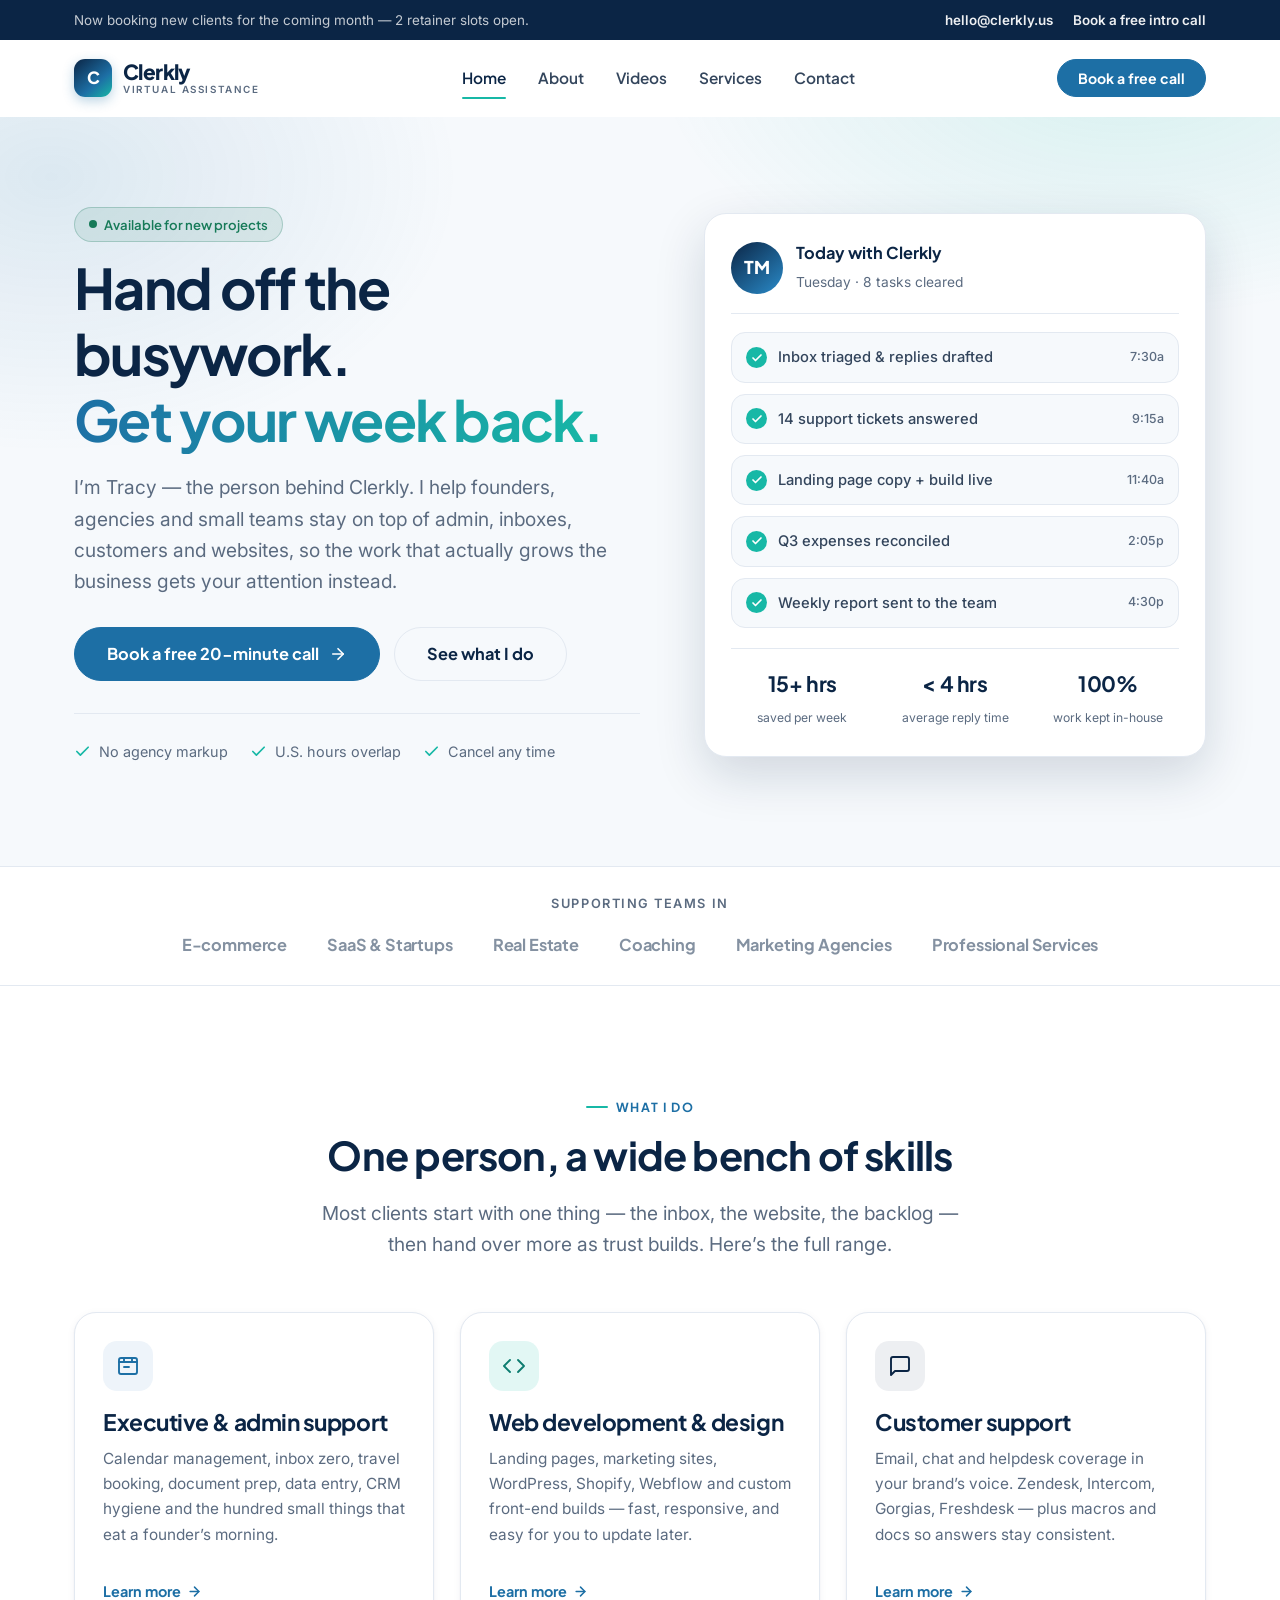
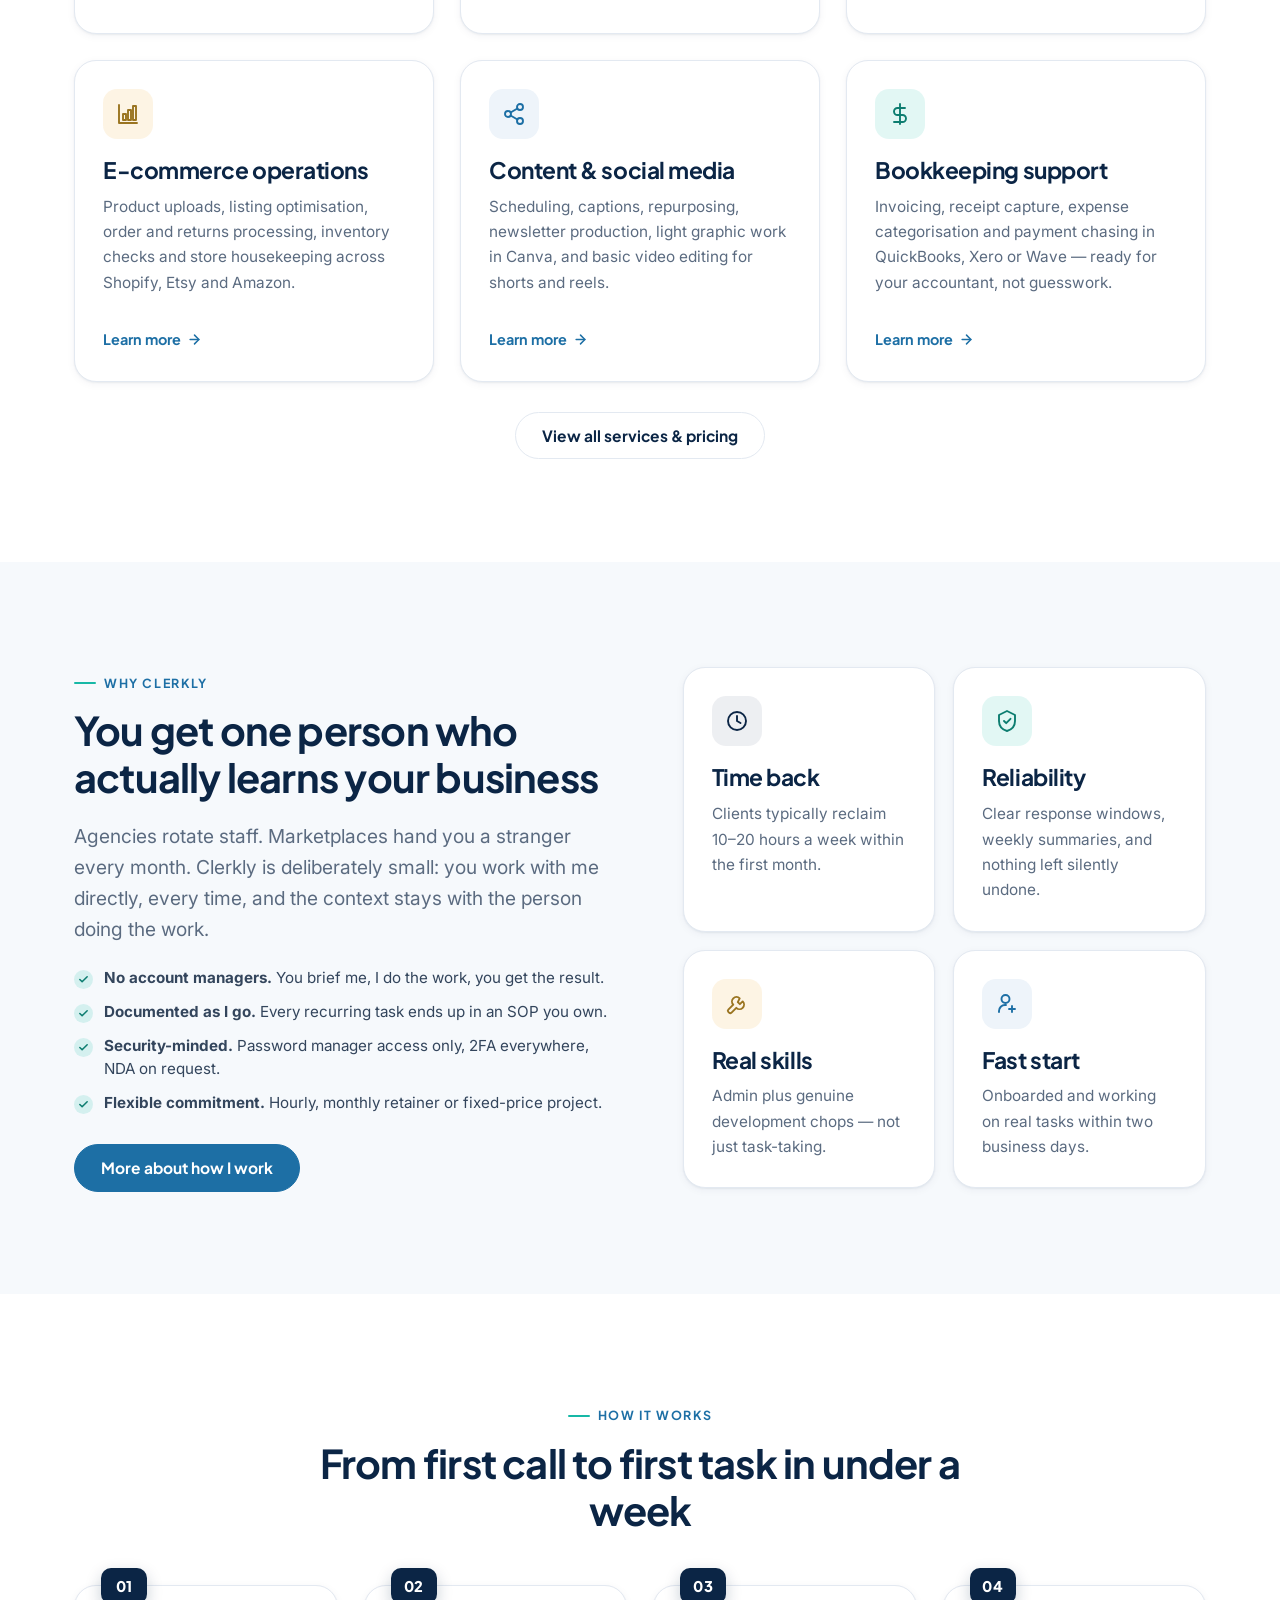
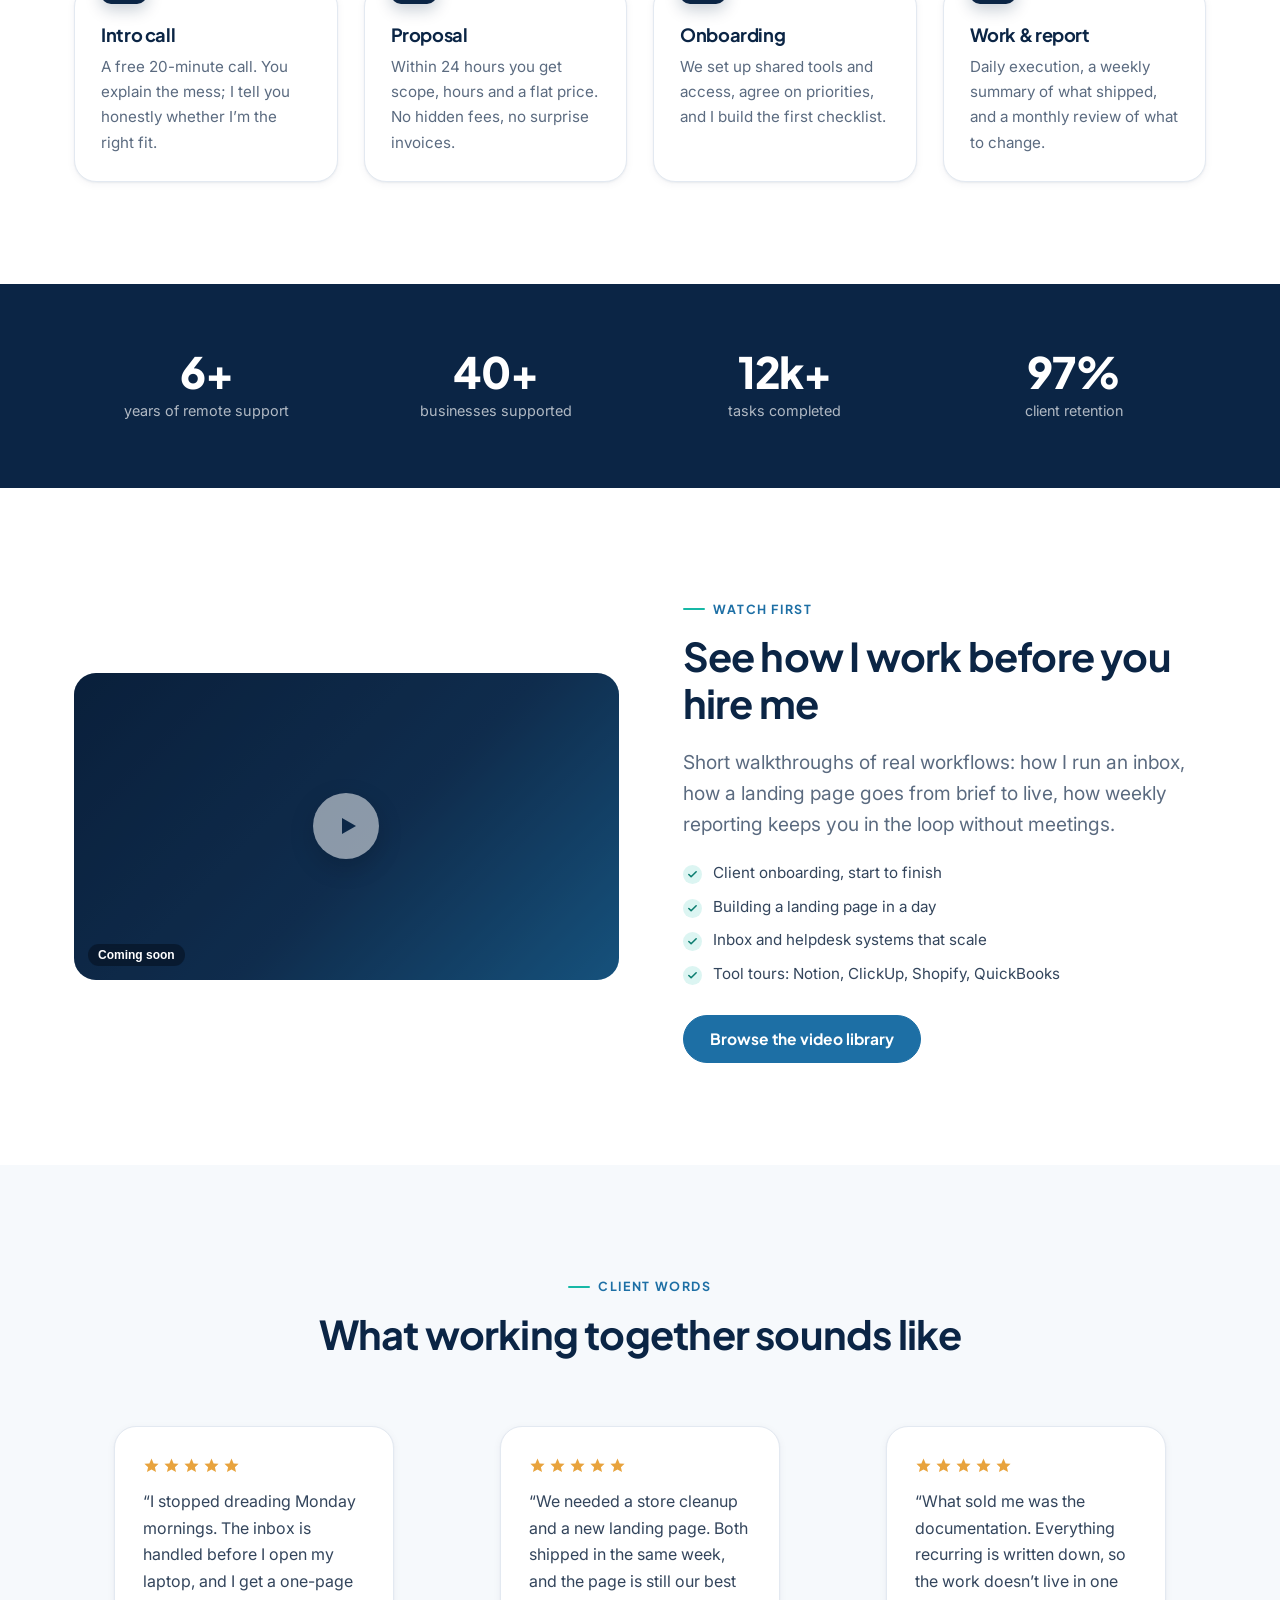
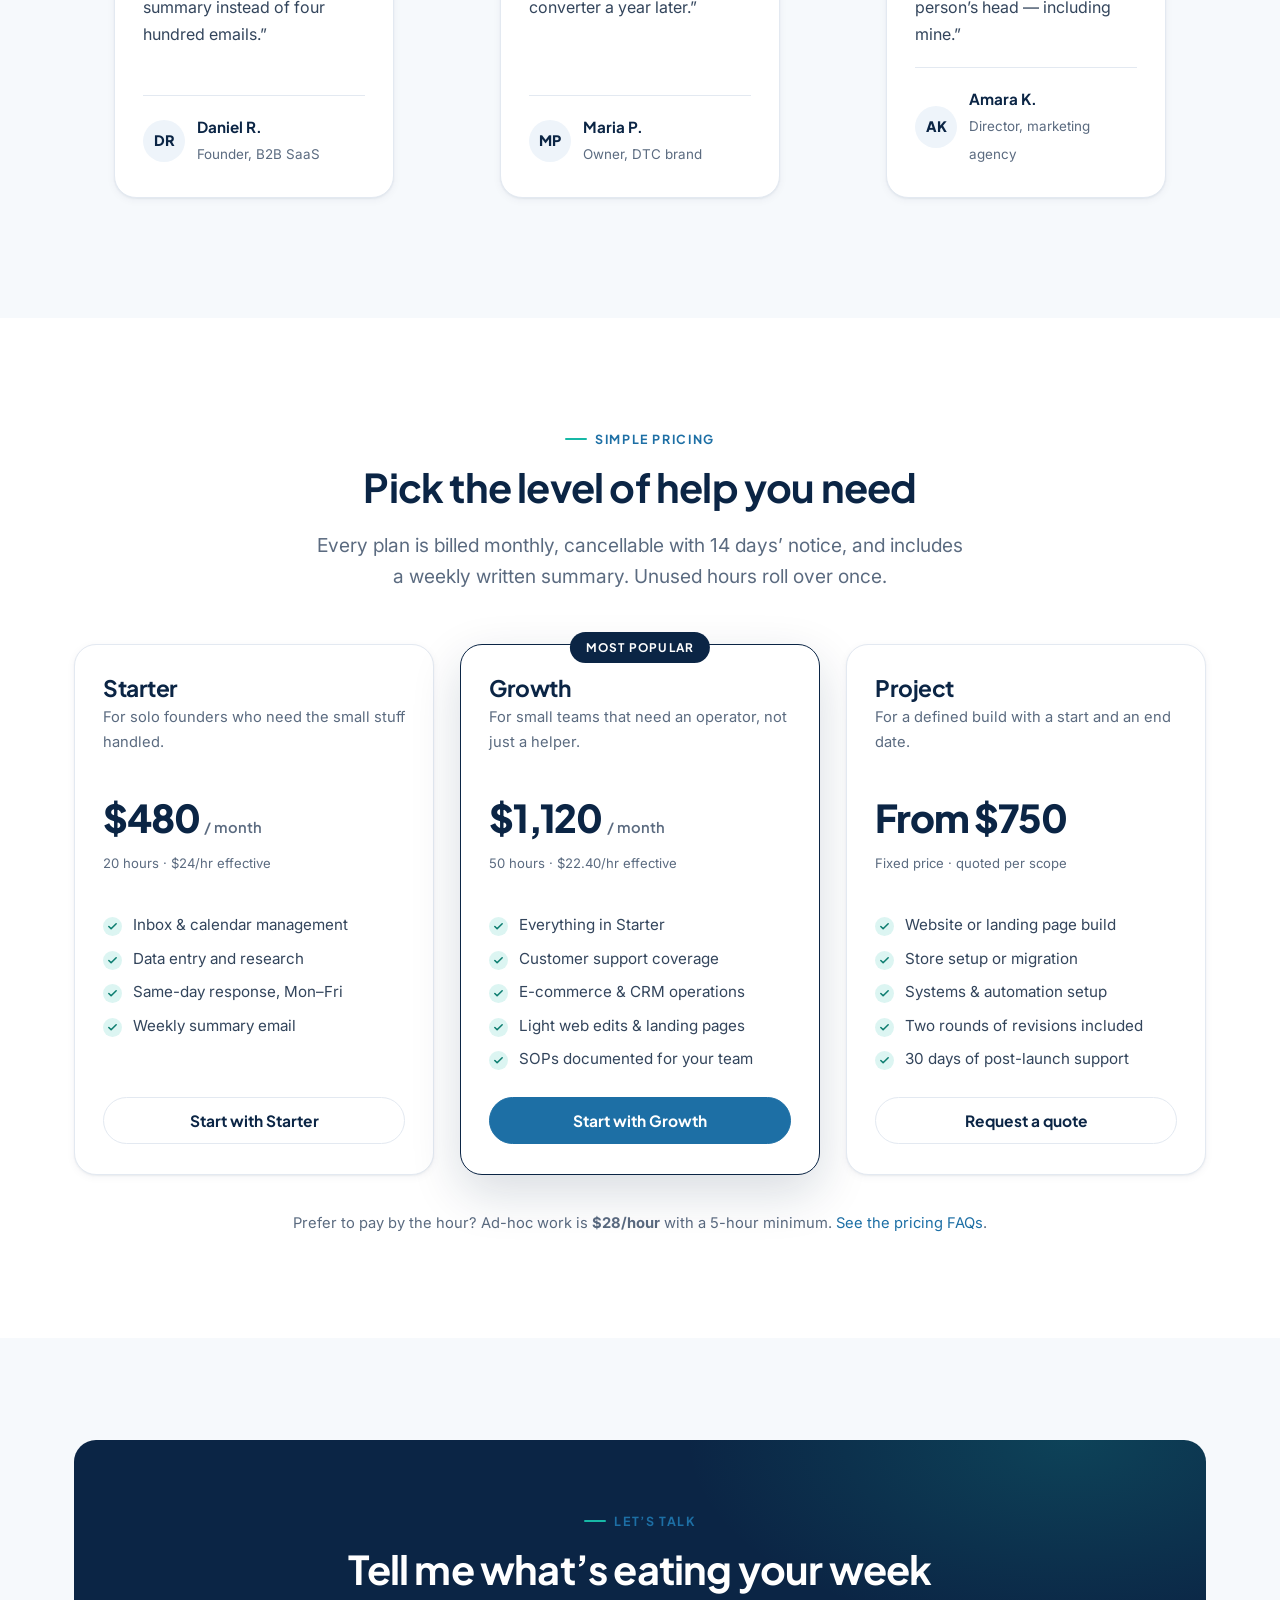
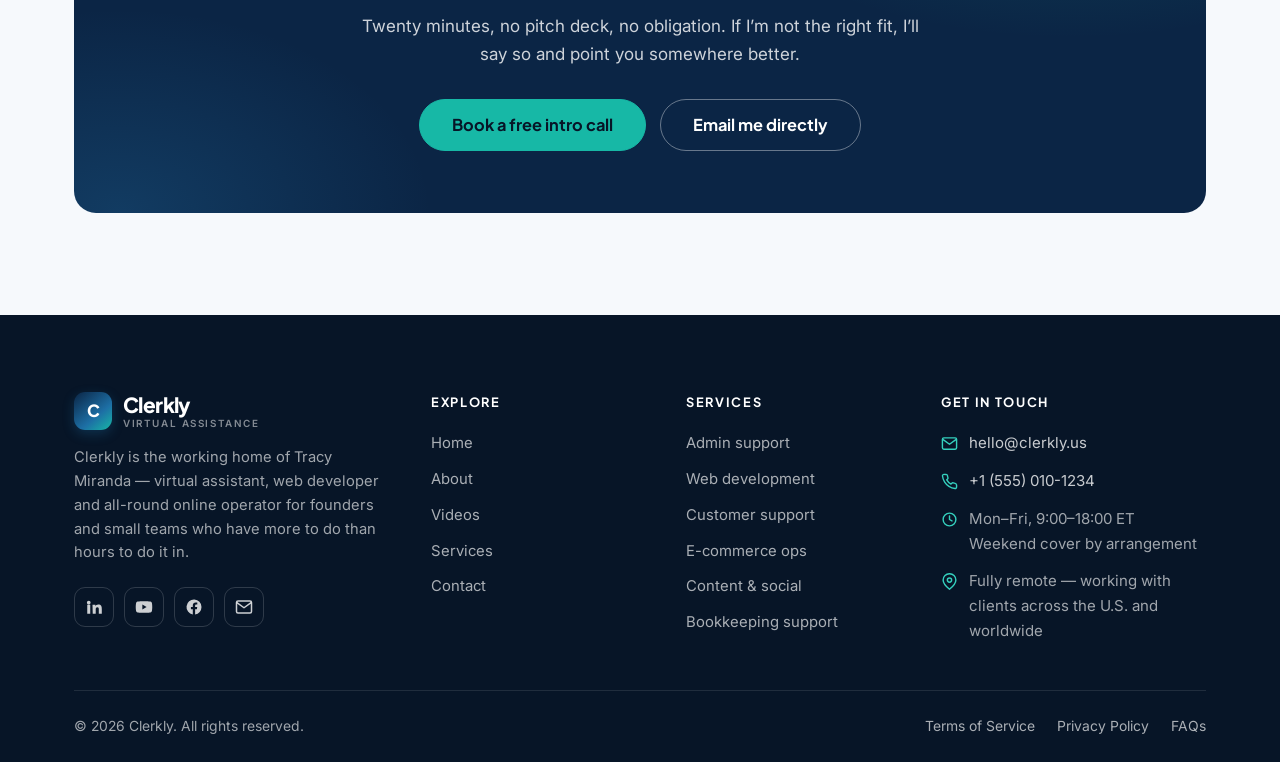
==== index.html @ 8a796c71 "bnew clerkly is born, made by claude" ====
<!DOCTYPE html>
<html lang="en">
<head>
<meta charset="utf-8">
<meta name="viewport" content="width=device-width, initial-scale=1">
<title>Clerkly | Virtual Assistant, Web Developer &amp; Online Business Support</title>
<meta name="description" content="Clerkly is a one-person powerhouse for busy founders: virtual assistance, web development, admin support, customer service and online project help. Hire hourly, part-time or per project.">
<meta name="theme-color" content="#0b2545">
<link rel="canonical" href="https://clerkly.us/">

<!-- Open Graph / social -->
<meta property="og:type" content="website">
<meta property="og:site_name" content="Clerkly">
<meta property="og:title" content="Clerkly | Virtual Assistant &amp; Web Developer for Growing Businesses">
<meta property="og:description" content="Delegate the admin, the inbox, the website and the busywork. Reliable, professional support for founders and small teams.">
<meta property="og:url" content="https://clerkly.us/">
<meta property="og:image" content="https://clerkly.us/assets/img/og-cover.png">
<meta name="twitter:card" content="summary_large_image">

<link rel="icon" href="assets/img/favicon.svg" type="image/svg+xml">
<link rel="apple-touch-icon" href="assets/img/favicon.svg">

<link rel="preconnect" href="https://fonts.googleapis.com">
<link rel="preconnect" href="https://fonts.gstatic.com" crossorigin>
<link href="https://fonts.googleapis.com/css2?family=Inter:wght@400;500;600&family=Plus+Jakarta+Sans:wght@600;700;800&display=swap" rel="stylesheet">
<link rel="stylesheet" href="assets/css/styles.css">
<script src="assets/js/main.js" defer></script>

<script type="application/ld+json">
{
  "@context": "https://schema.org",
  "@type": "ProfessionalService",
  "name": "Clerkly",
  "url": "https://clerkly.us/",
  "description": "Virtual assistance, web development and online business support for founders, agencies and small teams.",
  "email": "hello@clerkly.us",
  "areaServed": "Worldwide",
  "priceRange": "$$",
  "sameAs": [
    "https://www.linkedin.com/",
    "https://www.youtube.com/"
  ]
}
</script>
</head>
<body>
<a class="skip-link" href="#main">Skip to main content</a>

<!-- ============================================================ TOP BAR -->
<div class="topbar">
  <div class="container topbar__inner">
    <span>Now booking new clients for the coming month &mdash; 2 retainer slots open.</span>
    <div class="topbar__links">
      <a href="mailto:hello@clerkly.us">hello@clerkly.us</a>
      <a href="contact.html">Book a free intro call</a>
    </div>
  </div>
</div>

<!-- ============================================================= HEADER -->
<header class="site-header">
  <div class="container">
    <nav class="nav" aria-label="Primary">
      <a class="brand" href="index.html">
        <span class="brand__mark" aria-hidden="true">C</span>
        <span class="brand__text">Clerkly<small>Virtual Assistance</small></span>
      </a>

      <ul class="nav__menu" id="primary-menu">
        <li><a class="nav__link" href="index.html">Home</a></li>
        <li><a class="nav__link" href="about.html">About</a></li>
        <li><a class="nav__link" href="videos.html">Videos</a></li>
        <li><a class="nav__link" href="services.html">Services</a></li>
        <li><a class="nav__link" href="contact.html">Contact</a></li>
        <li class="nav__cta"><a class="btn btn--primary" href="contact.html">Book a free call</a></li>
      </ul>

      <div class="nav__actions">
        <a class="btn btn--primary btn--sm" href="contact.html">Book a free call</a>
        <button class="nav__toggle" type="button" aria-expanded="false" aria-controls="primary-menu" aria-label="Open menu">
          <span></span>
        </button>
      </div>
    </nav>
  </div>
</header>

<main id="main">

  <!-- =========================================================== HERO -->
  <section class="hero">
    <div class="container hero__grid">
      <div>
        <span class="pill pill--live"><span class="dot" aria-hidden="true"></span> Available for new projects</span>
        <h1 class="mt-1">Hand off the busywork.<br><span class="accent">Get your week back.</span></h1>
        <p class="lead">
          I&rsquo;m Tracy &mdash; the person behind Clerkly. I help founders, agencies and small
          teams stay on top of admin, inboxes, customers and websites, so the work that
          actually grows the business gets your attention instead.
        </p>

        <div class="btn-row">
          <a class="btn btn--primary btn--lg" href="contact.html">
            Book a free 20-minute call
            <svg viewBox="0 0 24 24" fill="none" stroke="currentColor" stroke-width="2.2" stroke-linecap="round" stroke-linejoin="round" aria-hidden="true"><line x1="5" y1="12" x2="19" y2="12"/><polyline points="12 5 19 12 12 19"/></svg>
          </a>
          <a class="btn btn--ghost btn--lg" href="services.html">See what I do</a>
        </div>

        <div class="hero__trust">
          <span>
            <svg viewBox="0 0 24 24" fill="none" stroke="currentColor" stroke-width="2.4" stroke-linecap="round" stroke-linejoin="round" aria-hidden="true"><polyline points="20 6 9 17 4 12"/></svg>
            No agency markup
          </span>
          <span>
            <svg viewBox="0 0 24 24" fill="none" stroke="currentColor" stroke-width="2.4" stroke-linecap="round" stroke-linejoin="round" aria-hidden="true"><polyline points="20 6 9 17 4 12"/></svg>
            U.S. hours overlap
          </span>
          <span>
            <svg viewBox="0 0 24 24" fill="none" stroke="currentColor" stroke-width="2.4" stroke-linecap="round" stroke-linejoin="round" aria-hidden="true"><polyline points="20 6 9 17 4 12"/></svg>
            Cancel any time
          </span>
        </div>
      </div>

      <!-- Illustrative "today" card -->
      <div class="hero__card">
        <div class="hero__card-head">
          <span class="hero__avatar" aria-hidden="true">TM</span>
          <div>
            <strong>Today with Clerkly</strong>
            <small>Tuesday &middot; 8 tasks cleared</small>
          </div>
        </div>

        <ul class="task-list">
          <li>
            <span class="check" aria-hidden="true"><svg viewBox="0 0 24 24" fill="none" stroke="currentColor" stroke-width="3.4" stroke-linecap="round" stroke-linejoin="round"><polyline points="20 6 9 17 4 12"/></svg></span>
            Inbox triaged &amp; replies drafted
            <span class="time">7:30a</span>
          </li>
          <li>
            <span class="check" aria-hidden="true"><svg viewBox="0 0 24 24" fill="none" stroke="currentColor" stroke-width="3.4" stroke-linecap="round" stroke-linejoin="round"><polyline points="20 6 9 17 4 12"/></svg></span>
            14 support tickets answered
            <span class="time">9:15a</span>
          </li>
          <li>
            <span class="check" aria-hidden="true"><svg viewBox="0 0 24 24" fill="none" stroke="currentColor" stroke-width="3.4" stroke-linecap="round" stroke-linejoin="round"><polyline points="20 6 9 17 4 12"/></svg></span>
            Landing page copy + build live
            <span class="time">11:40a</span>
          </li>
          <li>
            <span class="check" aria-hidden="true"><svg viewBox="0 0 24 24" fill="none" stroke="currentColor" stroke-width="3.4" stroke-linecap="round" stroke-linejoin="round"><polyline points="20 6 9 17 4 12"/></svg></span>
            Q3 expenses reconciled
            <span class="time">2:05p</span>
          </li>
          <li>
            <span class="check" aria-hidden="true"><svg viewBox="0 0 24 24" fill="none" stroke="currentColor" stroke-width="3.4" stroke-linecap="round" stroke-linejoin="round"><polyline points="20 6 9 17 4 12"/></svg></span>
            Weekly report sent to the team
            <span class="time">4:30p</span>
          </li>
        </ul>

        <div class="hero__stats">
          <div><b>15+ hrs</b><span>saved per week</span></div>
          <div><b>&lt; 4 hrs</b><span>average reply time</span></div>
          <div><b>100%</b><span>work kept in-house</span></div>
        </div>
      </div>
    </div>
  </section>

  <!-- ==================================================== TRUST STRIP -->
  <div class="logostrip">
    <div class="container">
      <p class="logostrip__label">Supporting teams in</p>
      <div class="logostrip__row">
        <span>E-commerce</span>
        <span>SaaS &amp; Startups</span>
        <span>Real Estate</span>
        <span>Coaching</span>
        <span>Marketing Agencies</span>
        <span>Professional Services</span>
      </div>
    </div>
  </div>

  <!-- ======================================================= SERVICES -->
  <section class="section">
    <div class="container">
      <div class="section-head section-head--center">
        <span class="eyebrow">What I do</span>
        <h2>One person, a wide bench of skills</h2>
        <p class="lead">
          Most clients start with one thing &mdash; the inbox, the website, the backlog &mdash;
          then hand over more as trust builds. Here&rsquo;s the full range.
        </p>
      </div>

      <div class="grid grid-3">
        <article class="card card--hover reveal">
          <div class="card__icon" aria-hidden="true">
            <svg viewBox="0 0 24 24" fill="none" stroke="currentColor" stroke-width="1.9" stroke-linecap="round" stroke-linejoin="round"><rect x="3" y="4" width="18" height="16" rx="2"/><path d="M3 8h18"/><path d="M8 4v4"/><path d="M16 4v4"/><path d="M8 13h5"/></svg>
          </div>
          <h3>Executive &amp; admin support</h3>
          <p>
            Calendar management, inbox zero, travel booking, document prep, data entry,
            CRM hygiene and the hundred small things that eat a founder&rsquo;s morning.
          </p>
          <a class="card__link" href="services.html#admin">
            Learn more
            <svg viewBox="0 0 24 24" fill="none" stroke="currentColor" stroke-width="2.4" stroke-linecap="round" stroke-linejoin="round" aria-hidden="true"><line x1="5" y1="12" x2="19" y2="12"/><polyline points="12 5 19 12 12 19"/></svg>
          </a>
        </article>

        <article class="card card--hover reveal">
          <div class="card__icon card__icon--accent" aria-hidden="true">
            <svg viewBox="0 0 24 24" fill="none" stroke="currentColor" stroke-width="1.9" stroke-linecap="round" stroke-linejoin="round"><polyline points="16 18 22 12 16 6"/><polyline points="8 6 2 12 8 18"/></svg>
          </div>
          <h3>Web development &amp; design</h3>
          <p>
            Landing pages, marketing sites, WordPress, Shopify, Webflow and custom
            front-end builds &mdash; fast, responsive, and easy for you to update later.
          </p>
          <a class="card__link" href="services.html#web">
            Learn more
            <svg viewBox="0 0 24 24" fill="none" stroke="currentColor" stroke-width="2.4" stroke-linecap="round" stroke-linejoin="round" aria-hidden="true"><line x1="5" y1="12" x2="19" y2="12"/><polyline points="12 5 19 12 12 19"/></svg>
          </a>
        </article>

        <article class="card card--hover reveal">
          <div class="card__icon card__icon--navy" aria-hidden="true">
            <svg viewBox="0 0 24 24" fill="none" stroke="currentColor" stroke-width="1.9" stroke-linecap="round" stroke-linejoin="round"><path d="M21 15a2 2 0 0 1-2 2H7l-4 4V5a2 2 0 0 1 2-2h14a2 2 0 0 1 2 2z"/></svg>
          </div>
          <h3>Customer support</h3>
          <p>
            Email, chat and helpdesk coverage in your brand&rsquo;s voice. Zendesk, Intercom,
            Gorgias, Freshdesk &mdash; plus macros and docs so answers stay consistent.
          </p>
          <a class="card__link" href="services.html#support">
            Learn more
            <svg viewBox="0 0 24 24" fill="none" stroke="currentColor" stroke-width="2.4" stroke-linecap="round" stroke-linejoin="round" aria-hidden="true"><line x1="5" y1="12" x2="19" y2="12"/><polyline points="12 5 19 12 12 19"/></svg>
          </a>
        </article>

        <article class="card card--hover reveal">
          <div class="card__icon card__icon--sand" aria-hidden="true">
            <svg viewBox="0 0 24 24" fill="none" stroke="currentColor" stroke-width="1.9" stroke-linecap="round" stroke-linejoin="round"><path d="M3 3v18h18"/><rect x="7" y="12" width="3" height="6"/><rect x="12" y="8" width="3" height="10"/><rect x="17" y="4" width="3" height="14"/></svg>
          </div>
          <h3>E-commerce operations</h3>
          <p>
            Product uploads, listing optimisation, order and returns processing,
            inventory checks and store housekeeping across Shopify, Etsy and Amazon.
          </p>
          <a class="card__link" href="services.html#ecommerce">
            Learn more
            <svg viewBox="0 0 24 24" fill="none" stroke="currentColor" stroke-width="2.4" stroke-linecap="round" stroke-linejoin="round" aria-hidden="true"><line x1="5" y1="12" x2="19" y2="12"/><polyline points="12 5 19 12 12 19"/></svg>
          </a>
        </article>

        <article class="card card--hover reveal">
          <div class="card__icon" aria-hidden="true">
            <svg viewBox="0 0 24 24" fill="none" stroke="currentColor" stroke-width="1.9" stroke-linecap="round" stroke-linejoin="round"><circle cx="18" cy="5" r="3"/><circle cx="6" cy="12" r="3"/><circle cx="18" cy="19" r="3"/><line x1="8.6" y1="10.5" x2="15.4" y2="6.5"/><line x1="8.6" y1="13.5" x2="15.4" y2="17.5"/></svg>
          </div>
          <h3>Content &amp; social media</h3>
          <p>
            Scheduling, captions, repurposing, newsletter production, light graphic work
            in Canva, and basic video editing for shorts and reels.
          </p>
          <a class="card__link" href="services.html#content">
            Learn more
            <svg viewBox="0 0 24 24" fill="none" stroke="currentColor" stroke-width="2.4" stroke-linecap="round" stroke-linejoin="round" aria-hidden="true"><line x1="5" y1="12" x2="19" y2="12"/><polyline points="12 5 19 12 12 19"/></svg>
          </a>
        </article>

        <article class="card card--hover reveal">
          <div class="card__icon card__icon--accent" aria-hidden="true">
            <svg viewBox="0 0 24 24" fill="none" stroke="currentColor" stroke-width="1.9" stroke-linecap="round" stroke-linejoin="round"><path d="M12 2v20"/><path d="M17 6H9.5a3.5 3.5 0 0 0 0 7h5a3.5 3.5 0 0 1 0 7H6"/></svg>
          </div>
          <h3>Bookkeeping support</h3>
          <p>
            Invoicing, receipt capture, expense categorisation and payment chasing in
            QuickBooks, Xero or Wave &mdash; ready for your accountant, not guesswork.
          </p>
          <a class="card__link" href="services.html#books">
            Learn more
            <svg viewBox="0 0 24 24" fill="none" stroke="currentColor" stroke-width="2.4" stroke-linecap="round" stroke-linejoin="round" aria-hidden="true"><line x1="5" y1="12" x2="19" y2="12"/><polyline points="12 5 19 12 12 19"/></svg>
          </a>
        </article>
      </div>

      <div class="btn-row btn-row--center">
        <a class="btn btn--ghost" href="services.html">View all services &amp; pricing</a>
      </div>
    </div>
  </section>

  <!-- ==================================================== WHY CLERKLY -->
  <section class="section section--soft">
    <div class="container split">
      <div>
        <span class="eyebrow">Why Clerkly</span>
        <h2>You get one person who actually learns your business</h2>
        <p class="lead">
          Agencies rotate staff. Marketplaces hand you a stranger every month. Clerkly is
          deliberately small: you work with me directly, every time, and the context stays
          with the person doing the work.
        </p>
        <ul class="tick-list">
          <li><strong>No account managers.</strong> You brief me, I do the work, you get the result.</li>
          <li><strong>Documented as I go.</strong> Every recurring task ends up in an SOP you own.</li>
          <li><strong>Security-minded.</strong> Password manager access only, 2FA everywhere, NDA on request.</li>
          <li><strong>Flexible commitment.</strong> Hourly, monthly retainer or fixed-price project.</li>
        </ul>
        <div class="btn-row">
          <a class="btn btn--primary" href="about.html">More about how I work</a>
        </div>
      </div>

      <div class="split__media">
        <div class="grid grid-2" style="gap:18px">
          <div class="card">
            <div class="card__icon card__icon--navy" aria-hidden="true">
              <svg viewBox="0 0 24 24" fill="none" stroke="currentColor" stroke-width="1.9" stroke-linecap="round" stroke-linejoin="round"><circle cx="12" cy="12" r="9"/><polyline points="12 7 12 12 15.5 14"/></svg>
            </div>
            <h3>Time back</h3>
            <p>Clients typically reclaim 10&ndash;20 hours a week within the first month.</p>
          </div>
          <div class="card">
            <div class="card__icon card__icon--accent" aria-hidden="true">
              <svg viewBox="0 0 24 24" fill="none" stroke="currentColor" stroke-width="1.9" stroke-linecap="round" stroke-linejoin="round"><path d="M12 2 4 6v6c0 5 3.4 8.6 8 10 4.6-1.4 8-5 8-10V6z"/><polyline points="9 12 11.2 14.2 15.5 9.8"/></svg>
            </div>
            <h3>Reliability</h3>
            <p>Clear response windows, weekly summaries, and nothing left silently undone.</p>
          </div>
          <div class="card">
            <div class="card__icon card__icon--sand" aria-hidden="true">
              <svg viewBox="0 0 24 24" fill="none" stroke="currentColor" stroke-width="1.9" stroke-linecap="round" stroke-linejoin="round"><path d="M14.7 6.3a4.5 4.5 0 0 0-6.4 6.4l-5 5a1.5 1.5 0 0 0 0 2.1l1 1a1.5 1.5 0 0 0 2 0l5-5a4.5 4.5 0 0 0 6.4-6.4l-2.8 2.8-2.1-2.1z"/></svg>
            </div>
            <h3>Real skills</h3>
            <p>Admin plus genuine development chops &mdash; not just task-taking.</p>
          </div>
          <div class="card">
            <div class="card__icon" aria-hidden="true">
              <svg viewBox="0 0 24 24" fill="none" stroke="currentColor" stroke-width="1.9" stroke-linecap="round" stroke-linejoin="round"><path d="M4 20v-1a6 6 0 0 1 6-6h1"/><circle cx="10.5" cy="7" r="4"/><path d="M17 14v6"/><path d="M14 17h6"/></svg>
            </div>
            <h3>Fast start</h3>
            <p>Onboarded and working on real tasks within two business days.</p>
          </div>
        </div>
      </div>
    </div>
  </section>

  <!-- ==================================================== HOW IT WORKS -->
  <section class="section">
    <div class="container">
      <div class="section-head section-head--center">
        <span class="eyebrow">How it works</span>
        <h2>From first call to first task in under a week</h2>
      </div>

      <div class="grid grid-4 steps">
        <div class="step reveal">
          <h3>Intro call</h3>
          <p>A free 20-minute call. You explain the mess; I tell you honestly whether I&rsquo;m the right fit.</p>
        </div>
        <div class="step reveal">
          <h3>Proposal</h3>
          <p>Within 24 hours you get scope, hours and a flat price. No hidden fees, no surprise invoices.</p>
        </div>
        <div class="step reveal">
          <h3>Onboarding</h3>
          <p>We set up shared tools and access, agree on priorities, and I build the first checklist.</p>
        </div>
        <div class="step reveal">
          <h3>Work &amp; report</h3>
          <p>Daily execution, a weekly summary of what shipped, and a monthly review of what to change.</p>
        </div>
      </div>
    </div>
  </section>

  <!-- ======================================================= STAT BAND -->
  <section class="section section--tight section--dark">
    <div class="container">
      <div class="statband">
        <div class="statband__item">
          <b>6+</b><span>years of remote support</span>
        </div>
        <div class="statband__item">
          <b>40+</b><span>businesses supported</span>
        </div>
        <div class="statband__item">
          <b>12k+</b><span>tasks completed</span>
        </div>
        <div class="statband__item">
          <b>97%</b><span>client retention</span>
        </div>
      </div>
    </div>
  </section>

  <!-- ========================================================== VIDEOS -->
  <section class="section">
    <div class="container split">
      <div class="split__media">
        <button class="video-embed" type="button"
                data-video-id=""
                data-video-title="Meet Clerkly - a 90-second introduction"
                aria-label="Play: Meet Clerkly, a 90-second introduction"
                style="border-radius:var(--r-lg)">
          <span class="video-embed__play">
            <i aria-hidden="true">
              <svg viewBox="0 0 24 24" aria-hidden="true"><polygon points="6 4 20 12 6 20"/></svg>
            </i>
          </span>
          <span class="video-embed__label">1:32 &middot; Introduction</span>
        </button>
      </div>

      <div>
        <span class="eyebrow">Watch first</span>
        <h2>See how I work before you hire me</h2>
        <p class="lead">
          Short walkthroughs of real workflows: how I run an inbox, how a landing page goes
          from brief to live, how weekly reporting keeps you in the loop without meetings.
        </p>
        <ul class="tick-list">
          <li>Client onboarding, start to finish</li>
          <li>Building a landing page in a day</li>
          <li>Inbox and helpdesk systems that scale</li>
          <li>Tool tours: Notion, ClickUp, Shopify, QuickBooks</li>
        </ul>
        <div class="btn-row">
          <a class="btn btn--primary" href="videos.html">Browse the video library</a>
        </div>
      </div>
    </div>
  </section>

  <!-- ==================================================== TESTIMONIALS -->
  <section class="section section--soft">
    <div class="container">
      <div class="section-head section-head--center">
        <span class="eyebrow">Client words</span>
        <h2>What working together sounds like</h2>
      </div>

      <div class="grid grid-3">
        <figure class="quote reveal">
          <div class="quote__stars" aria-label="Rated 5 out of 5">
            <svg viewBox="0 0 24 24" fill="currentColor" aria-hidden="true"><polygon points="12 2 15 9 22 9.6 16.8 14.3 18.4 21.2 12 17.6 5.6 21.2 7.2 14.3 2 9.6 9 9"/></svg>
            <svg viewBox="0 0 24 24" fill="currentColor" aria-hidden="true"><polygon points="12 2 15 9 22 9.6 16.8 14.3 18.4 21.2 12 17.6 5.6 21.2 7.2 14.3 2 9.6 9 9"/></svg>
            <svg viewBox="0 0 24 24" fill="currentColor" aria-hidden="true"><polygon points="12 2 15 9 22 9.6 16.8 14.3 18.4 21.2 12 17.6 5.6 21.2 7.2 14.3 2 9.6 9 9"/></svg>
            <svg viewBox="0 0 24 24" fill="currentColor" aria-hidden="true"><polygon points="12 2 15 9 22 9.6 16.8 14.3 18.4 21.2 12 17.6 5.6 21.2 7.2 14.3 2 9.6 9 9"/></svg>
            <svg viewBox="0 0 24 24" fill="currentColor" aria-hidden="true"><polygon points="12 2 15 9 22 9.6 16.8 14.3 18.4 21.2 12 17.6 5.6 21.2 7.2 14.3 2 9.6 9 9"/></svg>
          </div>
          <blockquote>
            &ldquo;I stopped dreading Monday mornings. The inbox is handled before I open my
            laptop, and I get a one-page summary instead of four hundred emails.&rdquo;
          </blockquote>
          <figcaption class="quote__by">
            <span class="quote__avatar" aria-hidden="true">DR</span>
            <span>
              <strong>Daniel R.</strong>
              <small>Founder, B2B SaaS</small>
            </span>
          </figcaption>
        </figure>

        <figure class="quote reveal">
          <div class="quote__stars" aria-label="Rated 5 out of 5">
            <svg viewBox="0 0 24 24" fill="currentColor" aria-hidden="true"><polygon points="12 2 15 9 22 9.6 16.8 14.3 18.4 21.2 12 17.6 5.6 21.2 7.2 14.3 2 9.6 9 9"/></svg>
            <svg viewBox="0 0 24 24" fill="currentColor" aria-hidden="true"><polygon points="12 2 15 9 22 9.6 16.8 14.3 18.4 21.2 12 17.6 5.6 21.2 7.2 14.3 2 9.6 9 9"/></svg>
            <svg viewBox="0 0 24 24" fill="currentColor" aria-hidden="true"><polygon points="12 2 15 9 22 9.6 16.8 14.3 18.4 21.2 12 17.6 5.6 21.2 7.2 14.3 2 9.6 9 9"/></svg>
            <svg viewBox="0 0 24 24" fill="currentColor" aria-hidden="true"><polygon points="12 2 15 9 22 9.6 16.8 14.3 18.4 21.2 12 17.6 5.6 21.2 7.2 14.3 2 9.6 9 9"/></svg>
            <svg viewBox="0 0 24 24" fill="currentColor" aria-hidden="true"><polygon points="12 2 15 9 22 9.6 16.8 14.3 18.4 21.2 12 17.6 5.6 21.2 7.2 14.3 2 9.6 9 9"/></svg>
          </div>
          <blockquote>
            &ldquo;We needed a store cleanup and a new landing page. Both shipped in the same
            week, and the page is still our best converter a year later.&rdquo;
          </blockquote>
          <figcaption class="quote__by">
            <span class="quote__avatar" aria-hidden="true">MP</span>
            <span>
              <strong>Maria P.</strong>
              <small>Owner, DTC brand</small>
            </span>
          </figcaption>
        </figure>

        <figure class="quote reveal">
          <div class="quote__stars" aria-label="Rated 5 out of 5">
            <svg viewBox="0 0 24 24" fill="currentColor" aria-hidden="true"><polygon points="12 2 15 9 22 9.6 16.8 14.3 18.4 21.2 12 17.6 5.6 21.2 7.2 14.3 2 9.6 9 9"/></svg>
            <svg viewBox="0 0 24 24" fill="currentColor" aria-hidden="true"><polygon points="12 2 15 9 22 9.6 16.8 14.3 18.4 21.2 12 17.6 5.6 21.2 7.2 14.3 2 9.6 9 9"/></svg>
            <svg viewBox="0 0 24 24" fill="currentColor" aria-hidden="true"><polygon points="12 2 15 9 22 9.6 16.8 14.3 18.4 21.2 12 17.6 5.6 21.2 7.2 14.3 2 9.6 9 9"/></svg>
            <svg viewBox="0 0 24 24" fill="currentColor" aria-hidden="true"><polygon points="12 2 15 9 22 9.6 16.8 14.3 18.4 21.2 12 17.6 5.6 21.2 7.2 14.3 2 9.6 9 9"/></svg>
            <svg viewBox="0 0 24 24" fill="currentColor" aria-hidden="true"><polygon points="12 2 15 9 22 9.6 16.8 14.3 18.4 21.2 12 17.6 5.6 21.2 7.2 14.3 2 9.6 9 9"/></svg>
          </div>
          <blockquote>
            &ldquo;What sold me was the documentation. Everything recurring is written down,
            so the work doesn&rsquo;t live in one person&rsquo;s head &mdash; including mine.&rdquo;
          </blockquote>
          <figcaption class="quote__by">
            <span class="quote__avatar" aria-hidden="true">AK</span>
            <span>
              <strong>Amara K.</strong>
              <small>Director, marketing agency</small>
            </span>
          </figcaption>
        </figure>
      </div>
    </div>
  </section>

  <!-- ========================================================= PRICING -->
  <section class="section">
    <div class="container">
      <div class="section-head section-head--center">
        <span class="eyebrow">Simple pricing</span>
        <h2>Pick the level of help you need</h2>
        <p class="lead">
          Every plan is billed monthly, cancellable with 14 days&rsquo; notice, and includes a
          weekly written summary. Unused hours roll over once.
        </p>
      </div>

      <div class="grid grid-3">
        <div class="price-card reveal">
          <h3>Starter</h3>
          <p class="price-card__desc">For solo founders who need the small stuff handled.</p>
          <div class="price-card__price"><b>$480</b><span>/ month</span></div>
          <p class="price-card__note">20 hours &middot; $24/hr effective</p>
          <ul class="tick-list">
            <li>Inbox &amp; calendar management</li>
            <li>Data entry and research</li>
            <li>Same-day response, Mon&ndash;Fri</li>
            <li>Weekly summary email</li>
          </ul>
          <a class="btn btn--ghost btn--block" href="contact.html?plan=starter">Start with Starter</a>
        </div>

        <div class="price-card price-card--featured reveal">
          <span class="price-card__tag">Most popular</span>
          <h3>Growth</h3>
          <p class="price-card__desc">For small teams that need an operator, not just a helper.</p>
          <div class="price-card__price"><b>$1,120</b><span>/ month</span></div>
          <p class="price-card__note">50 hours &middot; $22.40/hr effective</p>
          <ul class="tick-list">
            <li>Everything in Starter</li>
            <li>Customer support coverage</li>
            <li>E-commerce &amp; CRM operations</li>
            <li>Light web edits &amp; landing pages</li>
            <li>SOPs documented for your team</li>
          </ul>
          <a class="btn btn--primary btn--block" href="contact.html?plan=growth">Start with Growth</a>
        </div>

        <div class="price-card reveal">
          <h3>Project</h3>
          <p class="price-card__desc">For a defined build with a start and an end date.</p>
          <div class="price-card__price"><b>From $750</b></div>
          <p class="price-card__note">Fixed price &middot; quoted per scope</p>
          <ul class="tick-list">
            <li>Website or landing page build</li>
            <li>Store setup or migration</li>
            <li>Systems &amp; automation setup</li>
            <li>Two rounds of revisions included</li>
            <li>30 days of post-launch support</li>
          </ul>
          <a class="btn btn--ghost btn--block" href="contact.html?plan=project">Request a quote</a>
        </div>
      </div>

      <p class="text-center mt-3" style="font-size:.92rem;color:var(--muted)">
        Prefer to pay by the hour? Ad-hoc work is <strong>$28/hour</strong> with a 5-hour minimum.
        <a href="faqs.html">See the pricing FAQs</a>.
      </p>
    </div>
  </section>

  <!-- ============================================================= CTA -->
  <section class="section section--soft">
    <div class="container">
      <div class="cta-band">
        <span class="eyebrow">Let&rsquo;s talk</span>
        <h2>Tell me what&rsquo;s eating your week</h2>
        <p>
          Twenty minutes, no pitch deck, no obligation. If I&rsquo;m not the right fit, I&rsquo;ll
          say so and point you somewhere better.
        </p>
        <div class="btn-row btn-row--center">
          <a class="btn btn--accent btn--lg" href="contact.html">Book a free intro call</a>
          <a class="btn btn--outline-light btn--lg" href="mailto:hello@clerkly.us">Email me directly</a>
        </div>
      </div>
    </div>
  </section>

</main>

<!-- ============================================================= FOOTER -->
<footer class="site-footer">
  <div class="container">
    <div class="footer__grid">
      <div>
        <a class="brand" href="index.html">
          <span class="brand__mark" aria-hidden="true">C</span>
          <span class="brand__text">Clerkly<small>Virtual Assistance</small></span>
        </a>
        <p class="footer__about">
          Clerkly is the working home of Tracy Miranda &mdash; virtual assistant, web
          developer and all-round online operator for founders and small teams who
          have more to do than hours to do it in.
        </p>
        <div class="socials">
          <a href="https://www.linkedin.com/" aria-label="LinkedIn" rel="noopener" target="_blank">
            <svg viewBox="0 0 24 24" fill="currentColor" aria-hidden="true"><path d="M4.98 3.5a2.5 2.5 0 1 1 0 5 2.5 2.5 0 0 1 0-5zM3 9h4v12H3zM10 9h3.8v1.7h.05c.53-.95 1.83-1.95 3.77-1.95 4.03 0 4.78 2.5 4.78 5.76V21h-4v-5.6c0-1.34-.03-3.06-1.9-3.06-1.9 0-2.2 1.45-2.2 2.96V21h-4z"/></svg>
          </a>
          <a href="https://www.youtube.com/" aria-label="YouTube" rel="noopener" target="_blank">
            <svg viewBox="0 0 24 24" fill="currentColor" aria-hidden="true"><path d="M23 12s0-3.6-.46-5.32a2.77 2.77 0 0 0-1.95-1.96C18.87 4.25 12 4.25 12 4.25s-6.87 0-8.59.47a2.77 2.77 0 0 0-1.95 1.96C1 8.4 1 12 1 12s0 3.6.46 5.32a2.77 2.77 0 0 0 1.95 1.96c1.72.47 8.59.47 8.59.47s6.87 0 8.59-.47a2.77 2.77 0 0 0 1.95-1.96C23 15.6 23 12 23 12zM9.8 15.3V8.7l5.7 3.3z"/></svg>
          </a>
          <a href="https://www.facebook.com/" aria-label="Facebook" rel="noopener" target="_blank">
            <svg viewBox="0 0 24 24" fill="currentColor" aria-hidden="true"><path d="M22 12a10 10 0 1 0-11.6 9.9v-7H7.9V12h2.5V9.8c0-2.5 1.5-3.9 3.8-3.9 1.1 0 2.2.2 2.2.2v2.5h-1.3c-1.2 0-1.6.76-1.6 1.55V12h2.8l-.45 2.9h-2.35v7A10 10 0 0 0 22 12z"/></svg>
          </a>
          <a href="mailto:hello@clerkly.us" aria-label="Email Clerkly">
            <svg viewBox="0 0 24 24" fill="none" stroke="currentColor" stroke-width="2" stroke-linecap="round" stroke-linejoin="round" aria-hidden="true"><rect x="2" y="4" width="20" height="16" rx="2"/><polyline points="3 6.5 12 13 21 6.5"/></svg>
          </a>
        </div>
      </div>

      <div>
        <p class="footer__title">Explore</p>
        <ul class="footer__links">
          <li><a href="index.html">Home</a></li>
          <li><a href="about.html">About</a></li>
          <li><a href="videos.html">Videos</a></li>
          <li><a href="services.html">Services</a></li>
          <li><a href="contact.html">Contact</a></li>
        </ul>
      </div>

      <div>
        <p class="footer__title">Services</p>
        <ul class="footer__links">
          <li><a href="services.html#admin">Admin support</a></li>
          <li><a href="services.html#web">Web development</a></li>
          <li><a href="services.html#support">Customer support</a></li>
          <li><a href="services.html#ecommerce">E-commerce ops</a></li>
          <li><a href="services.html#content">Content &amp; social</a></li>
          <li><a href="services.html#books">Bookkeeping support</a></li>
        </ul>
      </div>

      <div>
        <p class="footer__title">Get in touch</p>
        <ul class="footer__contact">
          <li>
            <svg viewBox="0 0 24 24" fill="none" stroke="currentColor" stroke-width="2" stroke-linecap="round" stroke-linejoin="round" aria-hidden="true"><rect x="2" y="4" width="20" height="16" rx="2"/><polyline points="3 6.5 12 13 21 6.5"/></svg>
            <a href="mailto:hello@clerkly.us">hello@clerkly.us</a>
          </li>
          <li>
            <svg viewBox="0 0 24 24" fill="none" stroke="currentColor" stroke-width="2" stroke-linecap="round" stroke-linejoin="round" aria-hidden="true"><path d="M22 16.9v3a2 2 0 0 1-2.2 2 19.8 19.8 0 0 1-8.6-3.1 19.5 19.5 0 0 1-6-6A19.8 19.8 0 0 1 2.1 4.2 2 2 0 0 1 4.1 2h3a2 2 0 0 1 2 1.7c.12.9.35 1.8.67 2.6a2 2 0 0 1-.45 2.1L8.1 9.6a16 16 0 0 0 6 6l1.2-1.2a2 2 0 0 1 2.1-.45c.84.32 1.7.55 2.6.67a2 2 0 0 1 1.7 2z"/></svg>
            <a href="tel:+15550101234">+1 (555) 010-1234</a>
          </li>
          <li>
            <svg viewBox="0 0 24 24" fill="none" stroke="currentColor" stroke-width="2" stroke-linecap="round" stroke-linejoin="round" aria-hidden="true"><circle cx="12" cy="12" r="9"/><polyline points="12 7 12 12 15.5 14"/></svg>
            <span>Mon&ndash;Fri, 9:00&ndash;18:00 ET<br>Weekend cover by arrangement</span>
          </li>
          <li>
            <svg viewBox="0 0 24 24" fill="none" stroke="currentColor" stroke-width="2" stroke-linecap="round" stroke-linejoin="round" aria-hidden="true"><path d="M21 10c0 6-9 13-9 13S3 16 3 10a9 9 0 1 1 18 0z"/><circle cx="12" cy="10" r="3"/></svg>
            <span>Fully remote &mdash; working with clients across the U.S. and worldwide</span>
          </li>
        </ul>
      </div>
    </div>

    <div class="footer__bottom">
      <p class="mb-0">&copy; <span data-year>2026</span> Clerkly. All rights reserved.</p>
      <ul class="footer__legal">
        <li><a href="terms.html">Terms of Service</a></li>
        <li><a href="privacy.html">Privacy Policy</a></li>
        <li><a href="faqs.html">FAQs</a></li>
      </ul>
    </div>
  </div>
</footer>

<button class="to-top" type="button" aria-label="Back to top">
  <svg viewBox="0 0 24 24" fill="none" stroke="currentColor" stroke-width="2.4" stroke-linecap="round" stroke-linejoin="round" aria-hidden="true"><line x1="12" y1="19" x2="12" y2="5"/><polyline points="5 12 12 5 19 12"/></svg>
</button>

</body>
</html>
---- assets/css/styles.css ----
/* =========================================================================
   Clerkly - clerkly.us
   Design system + site styles
   ---------------------------------------------------------------------
   1.  Tokens
   2.  Reset & base
   3.  Layout primitives
   4.  Typography
   5.  Buttons & pills
   6.  Header / navigation
   7.  Hero
   8.  Cards & components
   9.  Page sections
   10. Forms
   11. Footer
   12. Utilities, motion & responsive
   ========================================================================= */

/* ---------------------------------------------------------------- 1. Tokens */
:root {
  /* Brand */
  --navy-900: #071527;
  --navy-800: #0b2545;
  --navy-700: #13385f;
  --blue-600: #1d6fa5;
  --blue-500: #2a8bc9;
  --teal-500: #17b8a6;
  --teal-400: #35d0be;
  --sand-400: #f2c879;

  /* Neutrals */
  --ink: #0c1b2a;
  --ink-soft: #33455c;
  --muted: #5b6b80;
  --line: #e3e9f1;
  --bg: #ffffff;
  --bg-soft: #f6f9fc;
  --bg-tint: #eef4fa;

  /* Semantic */
  --brand: var(--blue-600);
  --brand-ink: var(--navy-800);
  --accent: var(--teal-500);
  --danger: #c8372d;
  --success: #167a58;

  /* Type */
  --font-head: "Plus Jakarta Sans", "Segoe UI", system-ui, -apple-system, sans-serif;
  --font-body: "Inter", "Segoe UI", system-ui, -apple-system, sans-serif;

  /* Space */
  --gutter: 24px;
  --maxw: 1180px;
  --maxw-narrow: 760px;
  --section-y: clamp(64px, 8vw, 112px);

  /* Radii & shadow */
  --r-sm: 8px;
  --r-md: 14px;
  --r-lg: 22px;
  --r-full: 999px;
  --shadow-sm: 0 1px 2px rgba(11, 37, 69, .06), 0 2px 8px rgba(11, 37, 69, .05);
  --shadow-md: 0 4px 12px rgba(11, 37, 69, .07), 0 14px 32px rgba(11, 37, 69, .08);
  --shadow-lg: 0 18px 50px rgba(11, 37, 69, .16);

  --ease: cubic-bezier(.22, .61, .36, 1);
}

/* ----------------------------------------------------------- 2. Reset & base */
*, *::before, *::after { box-sizing: border-box; }

html {
  -webkit-text-size-adjust: 100%;
  scroll-behavior: smooth;
  scroll-padding-top: 100px;
}

body {
  margin: 0;
  font-family: var(--font-body);
  font-size: 17px;
  line-height: 1.65;
  color: var(--ink-soft);
  background: var(--bg);
  -webkit-font-smoothing: antialiased;
  text-rendering: optimizeLegibility;
  overflow-x: hidden;
}

body.nav-open { overflow: hidden; }

img, svg, video { max-width: 100%; height: auto; display: block; }

a {
  color: var(--brand);
  text-decoration: none;
  transition: color .18s var(--ease);
}
a:hover { color: var(--navy-800); }

ul, ol { padding-left: 1.15em; }

hr {
  border: 0;
  border-top: 1px solid var(--line);
  margin: 40px 0;
}

:focus-visible {
  outline: 3px solid var(--blue-500);
  outline-offset: 3px;
  border-radius: 4px;
}

::selection { background: var(--navy-800); color: #fff; }

.skip-link {
  position: absolute;
  left: -9999px;
  top: 0;
  z-index: 999;
  background: var(--navy-800);
  color: #fff;
  padding: 12px 20px;
  border-radius: 0 0 var(--r-sm) 0;
  font-weight: 600;
}
.skip-link:focus { left: 0; color: #fff; }

/* --------------------------------------------------- 3. Layout primitives */
.container {
  width: 100%;
  max-width: var(--maxw);
  margin-inline: auto;
  padding-inline: var(--gutter);
}
.container--narrow { max-width: var(--maxw-narrow); }

.section { padding-block: var(--section-y); }
.section--tight { padding-block: clamp(48px, 5vw, 72px); }
.section--soft { background: var(--bg-soft); }
.section--tint { background: var(--bg-tint); }
.section--dark {
  background: var(--navy-800);
  color: rgba(255, 255, 255, .78);
}
.section--dark h1, .section--dark h2,
.section--dark h3, .section--dark h4 { color: #fff; }
.section--dark .lead { color: rgba(255, 255, 255, .74); }
.section--dark a { color: var(--teal-400); }
.section--dark a:hover { color: #fff; }

.grid { display: grid; gap: 26px; }
.grid-2 { grid-template-columns: repeat(2, minmax(0, 1fr)); }
.grid-3 { grid-template-columns: repeat(3, minmax(0, 1fr)); }
.grid-4 { grid-template-columns: repeat(4, minmax(0, 1fr)); }

.split {
  display: grid;
  grid-template-columns: 1.02fr .98fr;
  gap: clamp(32px, 5vw, 72px);
  align-items: center;
}
.split--reverse .split__media { order: -1; }

/* ------------------------------------------------------------ 4. Typography */
h1, h2, h3, h4, h5 {
  font-family: var(--font-head);
  color: var(--brand-ink);
  line-height: 1.18;
  letter-spacing: -.02em;
  margin: 0 0 .5em;
  font-weight: 700;
}

h1 { font-size: clamp(2.15rem, 4.6vw, 3.5rem); letter-spacing: -.03em; }
h2 { font-size: clamp(1.7rem, 3.1vw, 2.5rem); }
h3 { font-size: clamp(1.18rem, 1.8vw, 1.42rem); }
h4 { font-size: 1.05rem; }

p { margin: 0 0 1.1em; }
p:last-child { margin-bottom: 0; }

.lead {
  font-size: clamp(1.05rem, 1.6vw, 1.2rem);
  line-height: 1.62;
  color: var(--muted);
}

.eyebrow {
  display: inline-flex;
  align-items: center;
  gap: 8px;
  font-family: var(--font-head);
  font-size: .78rem;
  font-weight: 700;
  letter-spacing: .13em;
  text-transform: uppercase;
  color: var(--blue-600);
  margin-bottom: 14px;
}
.eyebrow::before {
  content: "";
  width: 22px;
  height: 2px;
  background: var(--accent);
  border-radius: 2px;
}
.section--dark .eyebrow { color: var(--teal-400); }

.section-head {
  max-width: 660px;
  margin-bottom: clamp(36px, 4vw, 56px);
}
.section-head--center {
  margin-inline: auto;
  text-align: center;
}
.section-head--center .eyebrow { justify-content: center; }

/* ------------------------------------------------------ 5. Buttons & pills */
.btn {
  --btn-bg: var(--navy-800);
  --btn-fg: #fff;
  --btn-bd: var(--navy-800);
  display: inline-flex;
  align-items: center;
  justify-content: center;
  gap: 10px;
  font-family: var(--font-head);
  font-size: .97rem;
  font-weight: 700;
  line-height: 1;
  padding: 15px 26px;
  border-radius: var(--r-full);
  border: 1.5px solid var(--btn-bd);
  background: var(--btn-bg);
  color: var(--btn-fg);
  cursor: pointer;
  text-align: center;
  transition: transform .18s var(--ease), box-shadow .18s var(--ease),
              background-color .18s var(--ease), color .18s var(--ease),
              border-color .18s var(--ease);
}
.btn:hover {
  color: var(--btn-fg);
  transform: translateY(-2px);
  box-shadow: var(--shadow-md);
}
.btn:active { transform: translateY(0); }
.btn svg { width: 18px; height: 18px; flex: none; }

.btn--primary { --btn-bg: var(--blue-600); --btn-bd: var(--blue-600); }
.btn--primary:hover { --btn-bg: var(--navy-700); --btn-bd: var(--navy-700); }

.btn--accent {
  --btn-bg: var(--accent);
  --btn-bd: var(--accent);
  --btn-fg: var(--navy-900);
}
.btn--accent:hover { --btn-bg: var(--teal-400); --btn-bd: var(--teal-400); }

.btn--ghost {
  --btn-bg: transparent;
  --btn-fg: var(--navy-800);
  --btn-bd: var(--line);
}
.btn--ghost:hover { --btn-bd: var(--navy-800); }

.btn--light { --btn-bg: #fff; --btn-fg: var(--navy-800); --btn-bd: #fff; }

.btn--outline-light {
  --btn-bg: transparent;
  --btn-fg: #fff;
  --btn-bd: rgba(255, 255, 255, .38);
}
.btn--outline-light:hover { --btn-bd: #fff; }

.btn--sm { padding: 11px 20px; font-size: .88rem; }
.btn--lg { padding: 17px 32px; font-size: 1.02rem; }
.btn--block { display: flex; width: 100%; }

.btn-row {
  display: flex;
  flex-wrap: wrap;
  gap: 14px;
  margin-top: 30px;
}
.btn-row--center { justify-content: center; }

.pill {
  display: inline-flex;
  align-items: center;
  gap: 7px;
  padding: 6px 14px;
  border-radius: var(--r-full);
  background: var(--bg-tint);
  border: 1px solid var(--line);
  font-size: .82rem;
  font-weight: 600;
  font-family: var(--font-head);
  color: var(--navy-700);
}
.pill--accent {
  background: rgba(23, 184, 166, .12);
  border-color: rgba(23, 184, 166, .3);
  color: #0d7d70;
}
.pill--live {
  background: rgba(22, 122, 88, .1);
  border-color: rgba(22, 122, 88, .25);
  color: var(--success);
}
.pill--live .dot {
  width: 8px;
  height: 8px;
  border-radius: 50%;
  background: var(--success);
  animation: pulse 2.4s infinite;
}
@keyframes pulse {
  0%   { box-shadow: 0 0 0 0 rgba(22, 122, 88, .45); }
  70%  { box-shadow: 0 0 0 9px rgba(22, 122, 88, 0); }
  100% { box-shadow: 0 0 0 0 rgba(22, 122, 88, 0); }
}

/* --------------------------------------------------------------- 6. Header */
.topbar {
  background: var(--navy-800);
  color: rgba(255, 255, 255, .76);
  font-size: .84rem;
}
.topbar__inner {
  display: flex;
  align-items: center;
  justify-content: space-between;
  gap: 18px;
  min-height: 40px;
  padding-block: 7px;
}
.topbar a { color: rgba(255, 255, 255, .93); font-weight: 600; }
.topbar a:hover { color: var(--teal-400); }
.topbar__links { display: flex; align-items: center; gap: 20px; }

.site-header {
  position: sticky;
  top: 0;
  z-index: 100;
  background: rgba(255, 255, 255, .88);
  backdrop-filter: saturate(180%) blur(14px);
  -webkit-backdrop-filter: saturate(180%) blur(14px);
  border-bottom: 1px solid transparent;
  transition: border-color .25s var(--ease), box-shadow .25s var(--ease);
}
.site-header.is-stuck {
  border-bottom-color: var(--line);
  box-shadow: 0 6px 24px rgba(11, 37, 69, .06);
}

.nav {
  display: flex;
  align-items: center;
  justify-content: space-between;
  gap: 24px;
  min-height: 76px;
}

.brand {
  display: inline-flex;
  align-items: center;
  gap: 11px;
  font-family: var(--font-head);
  font-weight: 800;
  font-size: 1.3rem;
  letter-spacing: -.03em;
  color: var(--navy-800);
  flex: none;
}
.brand:hover { color: var(--navy-800); }
.brand__mark {
  width: 38px;
  height: 38px;
  border-radius: 11px;
  background: linear-gradient(140deg, var(--navy-800), var(--blue-600) 62%, var(--teal-500));
  display: grid;
  place-items: center;
  color: #fff;
  font-size: 1.05rem;
  font-weight: 800;
  box-shadow: 0 4px 12px rgba(29, 111, 165, .3);
  flex: none;
}
.brand__text { line-height: 1.1; }
.brand__text small {
  display: block;
  font-family: var(--font-body);
  font-size: .62rem;
  font-weight: 600;
  letter-spacing: .16em;
  text-transform: uppercase;
  color: var(--muted);
  margin-top: 1px;
}

.nav__menu {
  display: flex;
  align-items: center;
  gap: 2px;
  list-style: none;
  margin: 0;
  padding: 0;
}
.nav__link {
  display: block;
  position: relative;
  padding: 10px 15px;
  border-radius: var(--r-sm);
  font-family: var(--font-head);
  font-weight: 600;
  font-size: .96rem;
  color: var(--ink-soft);
}
.nav__link:hover { color: var(--navy-800); background: var(--bg-soft); }
.nav__link.is-active { color: var(--navy-800); }
.nav__link.is-active::after {
  content: "";
  position: absolute;
  left: 15px;
  right: 15px;
  bottom: 2px;
  height: 2px;
  border-radius: 2px;
  background: var(--accent);
}

/* The in-drawer call-to-action only exists on small screens. */
.nav__cta { display: none; }

.nav__actions { display: flex; align-items: center; gap: 12px; flex: none; }

.nav__toggle {
  display: none;
  width: 46px;
  height: 46px;
  border: 1.5px solid var(--line);
  border-radius: 12px;
  background: #fff;
  cursor: pointer;
  padding: 0;
  place-items: center;
}
.nav__toggle span {
  display: block;
  width: 20px;
  height: 2px;
  background: var(--navy-800);
  border-radius: 2px;
  position: relative;
  transition: background-color .2s var(--ease);
}
.nav__toggle span::before,
.nav__toggle span::after {
  content: "";
  position: absolute;
  left: 0;
  width: 20px;
  height: 2px;
  background: var(--navy-800);
  border-radius: 2px;
  transition: transform .25s var(--ease), top .2s var(--ease);
}
.nav__toggle span::before { top: -6px; }
.nav__toggle span::after { top: 6px; }
.nav__toggle[aria-expanded="true"] span { background: transparent; }
.nav__toggle[aria-expanded="true"] span::before { top: 0; transform: rotate(45deg); }
.nav__toggle[aria-expanded="true"] span::after { top: 0; transform: rotate(-45deg); }

/* ----------------------------------------------------------------- 7. Hero */
.hero {
  position: relative;
  padding-block: clamp(56px, 7vw, 96px) clamp(64px, 8vw, 104px);
  background:
    radial-gradient(760px 420px at 88% -8%, rgba(23, 184, 166, .14), transparent 62%),
    radial-gradient(680px 460px at 4% 8%, rgba(29, 111, 165, .12), transparent 60%),
    var(--bg-soft);
  overflow: hidden;
}
.hero__grid {
  display: grid;
  grid-template-columns: 1.06fr .94fr;
  gap: clamp(36px, 5vw, 64px);
  align-items: center;
}
.hero h1 { margin-bottom: 20px; }
.hero h1 .accent {
  background: linear-gradient(100deg, var(--blue-600), var(--teal-500));
  -webkit-background-clip: text;
  background-clip: text;
  -webkit-text-fill-color: transparent;
  color: var(--blue-600);
}
.hero__trust {
  display: flex;
  flex-wrap: wrap;
  gap: 10px 22px;
  margin-top: 32px;
  padding-top: 26px;
  border-top: 1px solid var(--line);
  font-size: .9rem;
  color: var(--muted);
}
.hero__trust span { display: inline-flex; align-items: center; gap: 8px; }
.hero__trust svg { width: 17px; height: 17px; color: var(--accent); flex: none; }

/* Hero visual card */
.hero__card {
  position: relative;
  background: #fff;
  border: 1px solid var(--line);
  border-radius: var(--r-lg);
  box-shadow: var(--shadow-lg);
  padding: 26px;
}
.hero__card::before {
  content: "";
  position: absolute;
  inset: -18px -18px auto auto;
  width: 128px;
  height: 128px;
  border-radius: 50%;
  background: radial-gradient(circle, rgba(23, 184, 166, .22), transparent 70%);
  z-index: -1;
}
.hero__card-head {
  display: flex;
  align-items: center;
  gap: 13px;
  padding-bottom: 18px;
  border-bottom: 1px solid var(--line);
  margin-bottom: 18px;
}
.hero__avatar {
  width: 52px;
  height: 52px;
  border-radius: 50%;
  background: linear-gradient(140deg, var(--navy-800), var(--blue-500));
  color: #fff;
  display: grid;
  place-items: center;
  font-family: var(--font-head);
  font-weight: 800;
  font-size: 1.1rem;
  flex: none;
}
.hero__card-head strong {
  display: block;
  font-family: var(--font-head);
  color: var(--navy-800);
  font-size: 1.02rem;
}
.hero__card-head small { color: var(--muted); font-size: .86rem; }

.task-list { list-style: none; margin: 0; padding: 0; display: grid; gap: 11px; }
.task-list li {
  display: flex;
  align-items: center;
  gap: 11px;
  padding: 12px 14px;
  border-radius: var(--r-md);
  background: var(--bg-soft);
  border: 1px solid var(--line);
  font-size: .92rem;
  font-weight: 500;
  color: var(--ink-soft);
}
.task-list .check {
  width: 21px;
  height: 21px;
  border-radius: 50%;
  background: var(--accent);
  color: #fff;
  display: grid;
  place-items: center;
  flex: none;
}
.task-list .check svg { width: 12px; height: 12px; }
.task-list .time { margin-left: auto; font-size: .78rem; color: var(--muted); }

.hero__stats {
  display: grid;
  grid-template-columns: repeat(3, 1fr);
  gap: 10px;
  margin-top: 20px;
  padding-top: 18px;
  border-top: 1px solid var(--line);
  text-align: center;
}
.hero__stats b {
  display: block;
  font-family: var(--font-head);
  font-size: 1.32rem;
  color: var(--navy-800);
  letter-spacing: -.02em;
}
.hero__stats span { font-size: .76rem; color: var(--muted); }

/* Logo / trust strip */
.logostrip {
  border-block: 1px solid var(--line);
  background: #fff;
  padding-block: 26px;
}
.logostrip__label {
  text-align: center;
  font-size: .8rem;
  font-weight: 600;
  letter-spacing: .12em;
  text-transform: uppercase;
  color: var(--muted);
  margin-bottom: 18px;
}
.logostrip__row {
  display: flex;
  flex-wrap: wrap;
  justify-content: center;
  align-items: center;
  gap: 16px 40px;
}
.logostrip__row span {
  font-family: var(--font-head);
  font-weight: 700;
  font-size: 1.02rem;
  color: var(--navy-800);
  opacity: .5;
  letter-spacing: -.01em;
  transition: opacity .2s var(--ease);
}
.logostrip__row span:hover { opacity: .9; }

/* --------------------------------------------------- 8. Cards & components */
.card {
  background: #fff;
  border: 1px solid var(--line);
  border-radius: var(--r-lg);
  padding: 28px;
  box-shadow: var(--shadow-sm);
  transition: transform .22s var(--ease), box-shadow .22s var(--ease),
              border-color .22s var(--ease);
}
.card--hover:hover {
  transform: translateY(-4px);
  box-shadow: var(--shadow-md);
  border-color: #cfdcea;
}
.card h3 { margin-bottom: 10px; }
.card p { color: var(--muted); font-size: .96rem; }

.card__icon {
  width: 50px;
  height: 50px;
  border-radius: 14px;
  display: grid;
  place-items: center;
  margin-bottom: 18px;
  background: var(--bg-tint);
  color: var(--blue-600);
}
.card__icon svg { width: 24px; height: 24px; }
.card__icon--accent { background: rgba(23, 184, 166, .12); color: #0d7d70; }
.card__icon--navy { background: rgba(11, 37, 69, .07); color: var(--navy-800); }
.card__icon--sand { background: rgba(242, 200, 121, .2); color: #9a7420; }

.card__link {
  display: inline-flex;
  align-items: center;
  gap: 6px;
  margin-top: 16px;
  font-family: var(--font-head);
  font-weight: 700;
  font-size: .9rem;
}
.card__link svg { width: 15px; height: 15px; transition: transform .18s var(--ease); }
.card__link:hover svg { transform: translateX(3px); }

.tick-list {
  list-style: none;
  padding: 0;
  margin: 18px 0 0;
  display: grid;
  gap: 10px;
}
/* The marker is absolutely positioned rather than a flex sibling, so inline
   markup inside an item (<strong>, <em>, links) keeps flowing as normal text. */
.tick-list li {
  position: relative;
  padding-left: 30px;
  font-size: .95rem;
  line-height: 1.55;
  color: var(--ink-soft);
}
.tick-list li::before {
  content: "";
  position: absolute;
  left: 0;
  top: 4px;
  width: 19px;
  height: 19px;
  border-radius: 50%;
  background: rgba(23, 184, 166, .15) url("data:image/svg+xml,%3Csvg xmlns='http://www.w3.org/2000/svg' viewBox='0 0 24 24' fill='none' stroke='%230d7d70' stroke-width='3.4' stroke-linecap='round' stroke-linejoin='round'%3E%3Cpolyline points='20 6 9 17 4 12'/%3E%3C/svg%3E") center / 11px no-repeat;
}
.section--dark .tick-list li { color: rgba(255, 255, 255, .8); }

/* Steps */
.steps { counter-reset: step; }
.step {
  position: relative;
  padding: 30px 26px 26px;
  background: #fff;
  border: 1px solid var(--line);
  border-radius: var(--r-lg);
  box-shadow: var(--shadow-sm);
}
.step::before {
  counter-increment: step;
  content: "0" counter(step);
  position: absolute;
  top: -18px;
  left: 26px;
  width: 46px;
  height: 36px;
  display: grid;
  place-items: center;
  border-radius: 10px;
  background: var(--navy-800);
  color: #fff;
  font-family: var(--font-head);
  font-weight: 800;
  font-size: .92rem;
  letter-spacing: .02em;
  box-shadow: 0 6px 16px rgba(11, 37, 69, .22);
}
.step h3 { margin-top: 8px; font-size: 1.14rem; }
.step p { color: var(--muted); font-size: .95rem; margin: 0; }

/* Stats band */
.statband {
  display: grid;
  grid-template-columns: repeat(4, 1fr);
  gap: 24px;
  text-align: center;
}
.statband__item b {
  display: block;
  font-family: var(--font-head);
  font-size: clamp(2rem, 3.4vw, 2.7rem);
  font-weight: 800;
  letter-spacing: -.03em;
  color: #fff;
  line-height: 1.1;
}
.statband__item span {
  font-size: .9rem;
  color: rgba(255, 255, 255, .68);
}
.section--soft .statband__item b { color: var(--navy-800); }
.section--soft .statband__item span { color: var(--muted); }

/* Testimonials */
.quote {
  background: #fff;
  border: 1px solid var(--line);
  border-radius: var(--r-lg);
  padding: 30px 28px;
  box-shadow: var(--shadow-sm);
  display: flex;
  flex-direction: column;
}
.quote__stars {
  display: flex;
  gap: 3px;
  color: #e8a33d;
  margin-bottom: 14px;
}
.quote__stars svg { width: 17px; height: 17px; }
.quote blockquote {
  margin: 0 0 20px;
  font-size: 1rem;
  line-height: 1.66;
  color: var(--ink-soft);
}
.quote__by {
  display: flex;
  align-items: center;
  gap: 12px;
  margin-top: auto;
  padding-top: 18px;
  border-top: 1px solid var(--line);
}
.quote__avatar {
  width: 42px;
  height: 42px;
  border-radius: 50%;
  display: grid;
  place-items: center;
  background: var(--bg-tint);
  color: var(--navy-800);
  font-family: var(--font-head);
  font-weight: 800;
  font-size: .9rem;
  flex: none;
}
.quote__by strong {
  display: block;
  font-family: var(--font-head);
  color: var(--navy-800);
  font-size: .95rem;
}
.quote__by small { color: var(--muted); font-size: .84rem; }

/* Pricing */
.price-card {
  position: relative;
  display: flex;
  flex-direction: column;
  background: #fff;
  border: 1px solid var(--line);
  border-radius: var(--r-lg);
  padding: 30px 28px;
  box-shadow: var(--shadow-sm);
}
.price-card--featured {
  border-color: var(--navy-800);
  box-shadow: var(--shadow-lg);
}
.price-card__tag {
  position: absolute;
  top: -13px;
  left: 50%;
  transform: translateX(-50%);
  background: var(--navy-800);
  color: #fff;
  font-family: var(--font-head);
  font-size: .74rem;
  font-weight: 700;
  letter-spacing: .1em;
  text-transform: uppercase;
  padding: 6px 16px;
  border-radius: var(--r-full);
  white-space: nowrap;
}
.price-card h3 { margin-bottom: 4px; }
.price-card__desc { color: var(--muted); font-size: .92rem; min-height: 44px; }
.price-card__price {
  display: flex;
  align-items: baseline;
  gap: 5px;
  margin: 16px 0 4px;
  font-family: var(--font-head);
  color: var(--navy-800);
}
.price-card__price b { font-size: 2.4rem; font-weight: 800; letter-spacing: -.03em; }
.price-card__price span { font-size: .92rem; color: var(--muted); font-weight: 600; }
.price-card__note { font-size: .82rem; color: var(--muted); margin-bottom: 20px; }
.price-card .tick-list { margin-bottom: 26px; }
.price-card .btn { margin-top: auto; }

/* Accordion (FAQ) */
.accordion { border-top: 1px solid var(--line); }
.acc-item { border-bottom: 1px solid var(--line); }
.acc-trigger {
  width: 100%;
  display: flex;
  align-items: center;
  justify-content: space-between;
  gap: 20px;
  padding: 22px 4px;
  background: none;
  border: 0;
  cursor: pointer;
  text-align: left;
  font-family: var(--font-head);
  font-weight: 700;
  font-size: 1.04rem;
  color: var(--navy-800);
  line-height: 1.4;
  transition: color .18s var(--ease);
}
.acc-trigger:hover { color: var(--blue-600); }
.acc-icon {
  flex: none;
  width: 30px;
  height: 30px;
  border-radius: 50%;
  border: 1.5px solid var(--line);
  display: grid;
  place-items: center;
  position: relative;
  transition: background-color .2s var(--ease), border-color .2s var(--ease);
}
.acc-icon::before,
.acc-icon::after {
  content: "";
  position: absolute;
  background: var(--navy-800);
  border-radius: 2px;
  transition: transform .25s var(--ease), background-color .2s var(--ease);
}
.acc-icon::before { width: 12px; height: 2px; }
.acc-icon::after { width: 2px; height: 12px; }
.acc-trigger[aria-expanded="true"] .acc-icon {
  background: var(--navy-800);
  border-color: var(--navy-800);
}
.acc-trigger[aria-expanded="true"] .acc-icon::before,
.acc-trigger[aria-expanded="true"] .acc-icon::after { background: #fff; }
.acc-trigger[aria-expanded="true"] .acc-icon::after { transform: rotate(90deg); }
.acc-panel {
  display: grid;
  grid-template-rows: 0fr;
  transition: grid-template-rows .3s var(--ease);
}
/* visibility (not just overflow) keeps collapsed links out of the tab order and
   out of the accessibility tree; the delay lets the close animation finish first */
.acc-panel > div {
  overflow: hidden;
  visibility: hidden;
  transition: visibility 0s linear .3s;
}
.acc-item.is-open .acc-panel { grid-template-rows: 1fr; }
.acc-item.is-open .acc-panel > div { visibility: visible; transition-delay: 0s; }
.acc-panel p {
  color: var(--muted);
  font-size: .98rem;
  padding: 0 60px 24px 4px;
  margin: 0;
}
.acc-panel ul {
  color: var(--muted);
  font-size: .98rem;
  padding: 0 60px 24px 22px;
  margin: 0;
}

/* Videos */
.video-filter {
  display: flex;
  flex-wrap: wrap;
  gap: 10px;
  justify-content: center;
  margin-bottom: 40px;
}
.filter-btn {
  padding: 10px 20px;
  border-radius: var(--r-full);
  border: 1.5px solid var(--line);
  background: #fff;
  font-family: var(--font-head);
  font-weight: 600;
  font-size: .9rem;
  color: var(--ink-soft);
  cursor: pointer;
  transition: all .18s var(--ease);
}
.filter-btn:hover { border-color: var(--navy-800); color: var(--navy-800); }
.filter-btn.is-active {
  background: var(--navy-800);
  border-color: var(--navy-800);
  color: #fff;
}

.video-card {
  background: #fff;
  border: 1px solid var(--line);
  border-radius: var(--r-lg);
  overflow: hidden;
  box-shadow: var(--shadow-sm);
  display: flex;
  flex-direction: column;
  transition: transform .22s var(--ease), box-shadow .22s var(--ease);
}
.video-card:hover { transform: translateY(-4px); box-shadow: var(--shadow-md); }
.video-card__body { padding: 20px 22px 24px; display: flex; flex-direction: column; flex: 1; }
.video-card__body h3 { font-size: 1.08rem; margin-bottom: 8px; }
.video-card__body p { color: var(--muted); font-size: .92rem; margin: 0 0 14px; }
.video-card__meta {
  margin-top: auto;
  display: flex;
  align-items: center;
  gap: 12px;
  font-size: .8rem;
  color: var(--muted);
}

.video-embed {
  position: relative;
  aspect-ratio: 16 / 9;
  background: linear-gradient(135deg, var(--navy-800), var(--navy-700) 55%, var(--blue-600));
  border: 0;
  padding: 0;
  width: 100%;
  cursor: pointer;
  overflow: hidden;
  display: block;
}
.video-embed img {
  position: absolute;
  inset: 0;
  width: 100%;
  height: 100%;
  object-fit: cover;
}
.video-embed iframe {
  position: absolute;
  inset: 0;
  width: 100%;
  height: 100%;
  border: 0;
}
.video-embed__play {
  position: absolute;
  inset: 0;
  display: grid;
  place-items: center;
  background: rgba(7, 21, 39, .32);
  transition: background-color .2s var(--ease);
}
.video-embed:hover .video-embed__play { background: rgba(7, 21, 39, .48); }
.video-embed__play i {
  width: 66px;
  height: 66px;
  border-radius: 50%;
  background: rgba(255, 255, 255, .95);
  display: grid;
  place-items: center;
  box-shadow: 0 8px 26px rgba(0, 0, 0, .3);
  transition: transform .22s var(--ease);
}
.video-embed:hover .video-embed__play i { transform: scale(1.08); }
.video-embed__play svg {
  width: 24px;
  height: 24px;
  margin-left: 4px;
  color: var(--navy-800);
  fill: var(--navy-800);
}
.video-embed.is-placeholder { cursor: default; }
.video-embed.is-placeholder .video-embed__play i { opacity: .55; }
.video-embed.is-placeholder:hover .video-embed__play { background: rgba(7, 21, 39, .32); }
.video-embed.is-placeholder:hover .video-embed__play i { transform: none; }

.video-embed__label {
  position: absolute;
  left: 14px;
  bottom: 14px;
  background: rgba(7, 21, 39, .72);
  color: #fff;
  font-size: .75rem;
  font-weight: 600;
  padding: 4px 10px;
  border-radius: var(--r-full);
  backdrop-filter: blur(4px);
}

/* Page hero (inner pages) */
.pagehero {
  background:
    radial-gradient(700px 380px at 82% -12%, rgba(23, 184, 166, .16), transparent 60%),
    radial-gradient(620px 400px at 6% 0%, rgba(42, 139, 201, .14), transparent 60%),
    var(--navy-800);
  color: rgba(255, 255, 255, .78);
  padding-block: clamp(52px, 6.5vw, 84px);
  text-align: center;
}
.pagehero h1 { color: #fff; margin-bottom: 16px; }
.pagehero .lead { color: rgba(255, 255, 255, .76); max-width: 680px; margin-inline: auto; }
.pagehero .eyebrow { color: var(--teal-400); }

.breadcrumb {
  display: flex;
  justify-content: center;
  gap: 8px;
  list-style: none;
  padding: 0;
  margin: 22px 0 0;
  font-size: .86rem;
  color: rgba(255, 255, 255, .58);
}
.breadcrumb a { color: rgba(255, 255, 255, .82); }
.breadcrumb a:hover { color: var(--teal-400); }
.breadcrumb li + li::before { content: "/"; margin-right: 8px; opacity: .5; }

/* Service detail rows */
.service-row {
  display: grid;
  grid-template-columns: 1fr 1fr;
  gap: clamp(30px, 5vw, 68px);
  align-items: center;
  padding-block: clamp(40px, 5vw, 64px);
  border-top: 1px solid var(--line);
}
.service-row:first-of-type { border-top: 0; padding-top: 0; }
.service-row--flip .service-row__media { order: -1; }

.feature-panel {
  background: linear-gradient(150deg, var(--bg-tint), #fff 70%);
  border: 1px solid var(--line);
  border-radius: var(--r-lg);
  padding: 30px;
  box-shadow: var(--shadow-sm);
}
.feature-panel h4 {
  font-size: .8rem;
  letter-spacing: .12em;
  text-transform: uppercase;
  color: var(--muted);
  margin-bottom: 16px;
}
.chiplist { display: flex; flex-wrap: wrap; gap: 9px; padding: 0; margin: 0; list-style: none; }
.chiplist li {
  padding: 8px 14px;
  background: #fff;
  border: 1px solid var(--line);
  border-radius: var(--r-full);
  font-size: .86rem;
  font-weight: 600;
  font-family: var(--font-head);
  color: var(--navy-700);
  box-shadow: var(--shadow-sm);
}

/* Timeline */
.timeline { position: relative; padding-left: 34px; }
.timeline::before {
  content: "";
  position: absolute;
  left: 9px;
  top: 8px;
  bottom: 8px;
  width: 2px;
  background: linear-gradient(var(--blue-600), var(--teal-500));
  border-radius: 2px;
  opacity: .35;
}
.timeline__item { position: relative; padding-bottom: 34px; }
.timeline__item:last-child { padding-bottom: 0; }
.timeline__item::before {
  content: "";
  position: absolute;
  left: -34px;
  top: 6px;
  width: 20px;
  height: 20px;
  border-radius: 50%;
  background: #fff;
  border: 4px solid var(--blue-600);
  box-shadow: 0 0 0 4px rgba(29, 111, 165, .12);
}
.timeline__item h3 { font-size: 1.1rem; margin-bottom: 4px; }
.timeline__item .when {
  font-size: .8rem;
  font-weight: 700;
  letter-spacing: .08em;
  text-transform: uppercase;
  color: var(--blue-600);
  display: block;
  margin-bottom: 6px;
}
.timeline__item p { color: var(--muted); font-size: .95rem; margin: 0; }

/* CTA band */
.cta-band {
  background:
    radial-gradient(620px 320px at 88% 0%, rgba(23, 184, 166, .2), transparent 62%),
    radial-gradient(520px 340px at 4% 100%, rgba(42, 139, 201, .22), transparent 60%),
    var(--navy-800);
  border-radius: var(--r-lg);
  padding: clamp(38px, 5vw, 62px);
  color: rgba(255, 255, 255, .8);
  text-align: center;
}
.cta-band h2 { color: #fff; max-width: 620px; margin-inline: auto; }
.cta-band p { max-width: 560px; margin-inline: auto; }

/* Legal / long-form content */
.prose { max-width: 800px; }
.prose h2 {
  font-size: clamp(1.3rem, 2.2vw, 1.6rem);
  margin-top: 44px;
  padding-top: 8px;
  scroll-margin-top: 110px;
}
.prose h2:first-child { margin-top: 0; }
.prose h3 { font-size: 1.1rem; margin-top: 28px; }
.prose ul, .prose ol { color: var(--ink-soft); }
.prose li { margin-bottom: 8px; }
.prose table {
  width: 100%;
  border-collapse: collapse;
  margin: 22px 0;
  font-size: .94rem;
}
.prose th, .prose td {
  text-align: left;
  padding: 12px 14px;
  border: 1px solid var(--line);
  vertical-align: top;
}
.prose th { background: var(--bg-soft); font-family: var(--font-head); color: var(--navy-800); }

.legal-meta {
  display: flex;
  flex-wrap: wrap;
  gap: 10px 22px;
  padding: 16px 20px;
  background: var(--bg-soft);
  border: 1px solid var(--line);
  border-radius: var(--r-md);
  font-size: .88rem;
  color: var(--muted);
  margin-bottom: 36px;
}
.legal-meta strong { color: var(--navy-800); }

.toc {
  position: sticky;
  top: 110px;
  background: #fff;
  border: 1px solid var(--line);
  border-radius: var(--r-lg);
  padding: 24px;
  box-shadow: var(--shadow-sm);
}
.toc h4 {
  font-size: .78rem;
  letter-spacing: .12em;
  text-transform: uppercase;
  color: var(--muted);
  margin-bottom: 14px;
}
.toc ol { list-style: none; padding: 0; margin: 0; counter-reset: toc; display: grid; gap: 9px; }
.toc a {
  display: block;
  font-size: .9rem;
  font-weight: 500;
  color: var(--ink-soft);
  line-height: 1.4;
}
.toc a:hover { color: var(--blue-600); }

.legal-layout {
  display: grid;
  grid-template-columns: 260px 1fr;
  gap: clamp(32px, 5vw, 64px);
  align-items: start;
}

.callout {
  background: var(--bg-tint);
  border: 1px solid #d5e3f0;
  border-left: 4px solid var(--blue-600);
  border-radius: var(--r-md);
  padding: 18px 22px;
  margin: 24px 0;
  font-size: .95rem;
  color: var(--ink-soft);
}
.callout strong { color: var(--navy-800); }

/* ---------------------------------------------------------------- 10. Forms */
.form-card {
  background: #fff;
  border: 1px solid var(--line);
  border-radius: var(--r-lg);
  padding: clamp(26px, 3.4vw, 40px);
  box-shadow: var(--shadow-md);
}

.field { margin-bottom: 20px; }
.field label {
  display: block;
  font-family: var(--font-head);
  font-weight: 600;
  font-size: .9rem;
  color: var(--navy-800);
  margin-bottom: 7px;
}
.field .req { color: var(--danger); }
.field .hint { font-size: .82rem; color: var(--muted); font-weight: 400; }

.field input,
.field select,
.field textarea {
  width: 100%;
  font-family: var(--font-body);
  font-size: 1rem;
  color: var(--ink);
  padding: 13px 15px;
  border: 1.5px solid var(--line);
  border-radius: var(--r-md);
  background: #fff;
  transition: border-color .18s var(--ease), box-shadow .18s var(--ease);
  -webkit-appearance: none;
  appearance: none;
}
.field textarea { min-height: 148px; resize: vertical; }
.field select {
  background-image: url("data:image/svg+xml,%3Csvg xmlns='http://www.w3.org/2000/svg' viewBox='0 0 24 24' fill='none' stroke='%235b6b80' stroke-width='2.4' stroke-linecap='round' stroke-linejoin='round'%3E%3Cpolyline points='6 9 12 15 18 9'/%3E%3C/svg%3E");
  background-repeat: no-repeat;
  background-position: right 14px center;
  background-size: 17px;
  padding-right: 42px;
}
.field input:focus,
.field select:focus,
.field textarea:focus {
  outline: none;
  border-color: var(--blue-500);
  box-shadow: 0 0 0 4px rgba(42, 139, 201, .14);
}
.field input::placeholder, .field textarea::placeholder { color: #98a6b8; }

.field.has-error input,
.field.has-error select,
.field.has-error textarea { border-color: var(--danger); }
.field .error-msg {
  display: none;
  font-size: .84rem;
  color: var(--danger);
  margin-top: 6px;
  font-weight: 500;
}
.field.has-error .error-msg { display: block; }

.field-row {
  display: grid;
  grid-template-columns: 1fr 1fr;
  gap: 20px;
}

.checkbox {
  display: flex;
  align-items: flex-start;
  gap: 11px;
  font-size: .9rem;
  color: var(--muted);
  cursor: pointer;
}
.checkbox input {
  width: 19px;
  height: 19px;
  margin-top: 2px;
  flex: none;
  accent-color: var(--blue-600);
  -webkit-appearance: auto;
  appearance: auto;
}

.form-status {
  display: none;
  margin-top: 18px;
  padding: 14px 18px;
  border-radius: var(--r-md);
  font-size: .93rem;
  font-weight: 500;
}
.form-status.is-visible { display: block; }
.form-status.is-success {
  background: rgba(22, 122, 88, .1);
  border: 1px solid rgba(22, 122, 88, .3);
  color: #0f5c42;
}
.form-status.is-error {
  background: rgba(200, 55, 45, .08);
  border: 1px solid rgba(200, 55, 45, .28);
  color: #96271f;
}

.hp-field {
  position: absolute !important;
  left: -9999px !important;
  opacity: 0;
  height: 0;
  overflow: hidden;
}

/* Contact info list */
.info-list { list-style: none; padding: 0; margin: 0; display: grid; gap: 22px; }
.info-list li { display: flex; gap: 15px; }
.info-list .ico {
  width: 44px;
  height: 44px;
  border-radius: 13px;
  background: var(--bg-tint);
  color: var(--blue-600);
  display: grid;
  place-items: center;
  flex: none;
}
.info-list .ico svg { width: 20px; height: 20px; }
.info-list strong {
  display: block;
  font-family: var(--font-head);
  color: var(--navy-800);
  font-size: .96rem;
  margin-bottom: 2px;
}
.info-list span, .info-list a { font-size: .94rem; color: var(--muted); }
.info-list a:hover { color: var(--blue-600); }

/* --------------------------------------------------------------- 11. Footer */
.site-footer {
  background: var(--navy-900);
  color: rgba(255, 255, 255, .62);
  padding-top: clamp(56px, 6vw, 80px);
  font-size: .94rem;
}
.footer__grid {
  display: grid;
  grid-template-columns: 1.5fr 1fr 1fr 1.3fr;
  gap: clamp(28px, 4vw, 52px);
  padding-bottom: 46px;
}
.site-footer .brand { color: #fff; margin-bottom: 16px; }
.site-footer .brand:hover { color: #fff; }
.site-footer .brand__text small { color: rgba(255, 255, 255, .5); }
.footer__about { max-width: 320px; font-size: .92rem; line-height: 1.62; }

.footer__title {
  font-family: var(--font-head);
  font-size: .8rem;
  font-weight: 700;
  letter-spacing: .13em;
  text-transform: uppercase;
  color: #fff;
  margin-bottom: 18px;
}
.footer__links { list-style: none; padding: 0; margin: 0; display: grid; gap: 11px; }
.footer__links a {
  color: rgba(255, 255, 255, .66);
  font-size: .93rem;
}
.footer__links a:hover { color: var(--teal-400); }

.footer__contact { list-style: none; padding: 0; margin: 0; display: grid; gap: 13px; }
.footer__contact li { display: flex; gap: 11px; align-items: flex-start; }
.footer__contact svg { width: 17px; height: 17px; color: var(--teal-400); flex: none; margin-top: 4px; }
.footer__contact a { color: rgba(255, 255, 255, .78); }
.footer__contact a:hover { color: var(--teal-400); }

.socials { display: flex; gap: 10px; margin-top: 22px; }
.socials a {
  width: 40px;
  height: 40px;
  border-radius: 11px;
  border: 1px solid rgba(255, 255, 255, .16);
  display: grid;
  place-items: center;
  color: rgba(255, 255, 255, .8);
  transition: all .2s var(--ease);
}
.socials a:hover {
  background: var(--teal-500);
  border-color: var(--teal-500);
  color: var(--navy-900);
  transform: translateY(-2px);
}
.socials svg { width: 18px; height: 18px; }

.footer__bottom {
  border-top: 1px solid rgba(255, 255, 255, .1);
  padding-block: 24px;
  display: flex;
  flex-wrap: wrap;
  align-items: center;
  justify-content: space-between;
  gap: 14px 26px;
  font-size: .87rem;
}
.footer__legal { display: flex; flex-wrap: wrap; gap: 8px 22px; list-style: none; padding: 0; margin: 0; }
.footer__legal a { color: rgba(255, 255, 255, .66); }
.footer__legal a:hover { color: var(--teal-400); }

/* ----------------------------------------- 12. Utilities, motion, responsive */
.text-center { text-align: center; }
.mt-0 { margin-top: 0; }
.mt-1 { margin-top: 12px; }
.mt-2 { margin-top: 24px; }
.mt-3 { margin-top: 36px; }
.mb-0 { margin-bottom: 0; }
.sr-only {
  position: absolute;
  width: 1px; height: 1px;
  padding: 0; margin: -1px;
  overflow: hidden;
  clip: rect(0, 0, 0, 0);
  white-space: nowrap;
  border: 0;
}
.is-hidden { display: none !important; }

.reveal {
  opacity: 0;
  transform: translateY(22px);
  transition: opacity .6s var(--ease), transform .6s var(--ease);
}
.reveal.is-in { opacity: 1; transform: none; }

.to-top {
  position: fixed;
  right: 22px;
  bottom: 22px;
  z-index: 90;
  width: 46px;
  height: 46px;
  border-radius: 50%;
  border: 1px solid var(--line);
  background: #fff;
  color: var(--navy-800);
  display: grid;
  place-items: center;
  box-shadow: var(--shadow-md);
  cursor: pointer;
  opacity: 0;
  visibility: hidden;
  transform: translateY(12px);
  transition: all .25s var(--ease);
}
.to-top.is-visible { opacity: 1; visibility: visible; transform: none; }
.to-top:hover { background: var(--navy-800); color: #fff; border-color: var(--navy-800); }
.to-top svg { width: 19px; height: 19px; }

@media (max-width: 1024px) {
  .grid-4 { grid-template-columns: repeat(2, minmax(0, 1fr)); }
  .footer__grid { grid-template-columns: 1fr 1fr; }
  .legal-layout { grid-template-columns: 1fr; }
  .toc { position: static; }
  .toc ol { grid-template-columns: 1fr 1fr; display: grid; }
}

@media (max-width: 900px) {
  .nav__toggle { display: grid; }
  .nav__actions .btn { display: none; }

  .nav__menu {
    position: fixed;
    inset: 0 0 0 auto;
    width: min(340px, 84vw);
    flex-direction: column;
    align-items: stretch;
    justify-content: flex-start;
    gap: 4px;
    background: #fff;
    padding: 96px 22px 32px;
    box-shadow: -12px 0 40px rgba(11, 37, 69, .16);
    transform: translateX(100%);
    /* hidden until opened, so off-canvas links are not tabbable */
    visibility: hidden;
    transition: transform .3s var(--ease), visibility 0s linear .3s;
    overflow-y: auto;
  }
  .nav__menu.is-open {
    transform: translateX(0);
    visibility: visible;
    transition-delay: 0s;
  }
  .nav__link {
    padding: 14px 16px;
    font-size: 1.05rem;
    border-bottom: 1px solid var(--line);
    border-radius: 0;
  }
  .nav__link.is-active::after { display: none; }
  .nav__link.is-active { color: var(--blue-600); }
  .nav__cta { display: block; border-bottom: 0; }
  .nav__menu .btn { margin-top: 22px; display: flex; }

  .nav-backdrop {
    position: fixed;
    inset: 0;
    background: rgba(7, 21, 39, .45);
    backdrop-filter: blur(2px);
    z-index: 99;
    opacity: 0;
    visibility: hidden;
    transition: opacity .28s var(--ease), visibility .28s var(--ease);
  }
  .nav-backdrop.is-open { opacity: 1; visibility: visible; }

  .hero__grid, .split, .service-row { grid-template-columns: 1fr; }
  .split--reverse .split__media,
  .service-row--flip .service-row__media { order: 0; }
  .grid-3 { grid-template-columns: repeat(2, minmax(0, 1fr)); }
  .statband { grid-template-columns: repeat(2, 1fr); gap: 30px 20px; }
  .topbar__inner { justify-content: center; }
  .topbar__links { display: none; }
}

@media (max-width: 640px) {
  body { font-size: 16px; }
  :root { --gutter: 18px; }
  .grid-2, .grid-3, .grid-4 { grid-template-columns: 1fr; }
  .field-row { grid-template-columns: 1fr; gap: 0; }
  .btn-row .btn { width: 100%; }
  .footer__grid { grid-template-columns: 1fr; gap: 34px; }
  .footer__bottom { flex-direction: column; align-items: flex-start; }
  .toc ol { grid-template-columns: 1fr; }
  .acc-panel p, .acc-panel ul { padding-right: 10px; }
  .hero__stats { grid-template-columns: 1fr; gap: 14px; text-align: left; }
  .prose h2 { margin-top: 34px; }
}

@media (prefers-reduced-motion: reduce) {
  html { scroll-behavior: auto; }
  *, *::before, *::after {
    animation-duration: .001ms !important;
    animation-iteration-count: 1 !important;
    transition-duration: .001ms !important;
  }
  .reveal { opacity: 1; transform: none; }
}

@media print {
  .site-header, .topbar, .site-footer, .to-top, .cta-band, .nav-backdrop { display: none !important; }
  body { font-size: 12pt; color: #000; }
  a { color: #000; text-decoration: underline; }
  .section { padding-block: 12pt; }
}
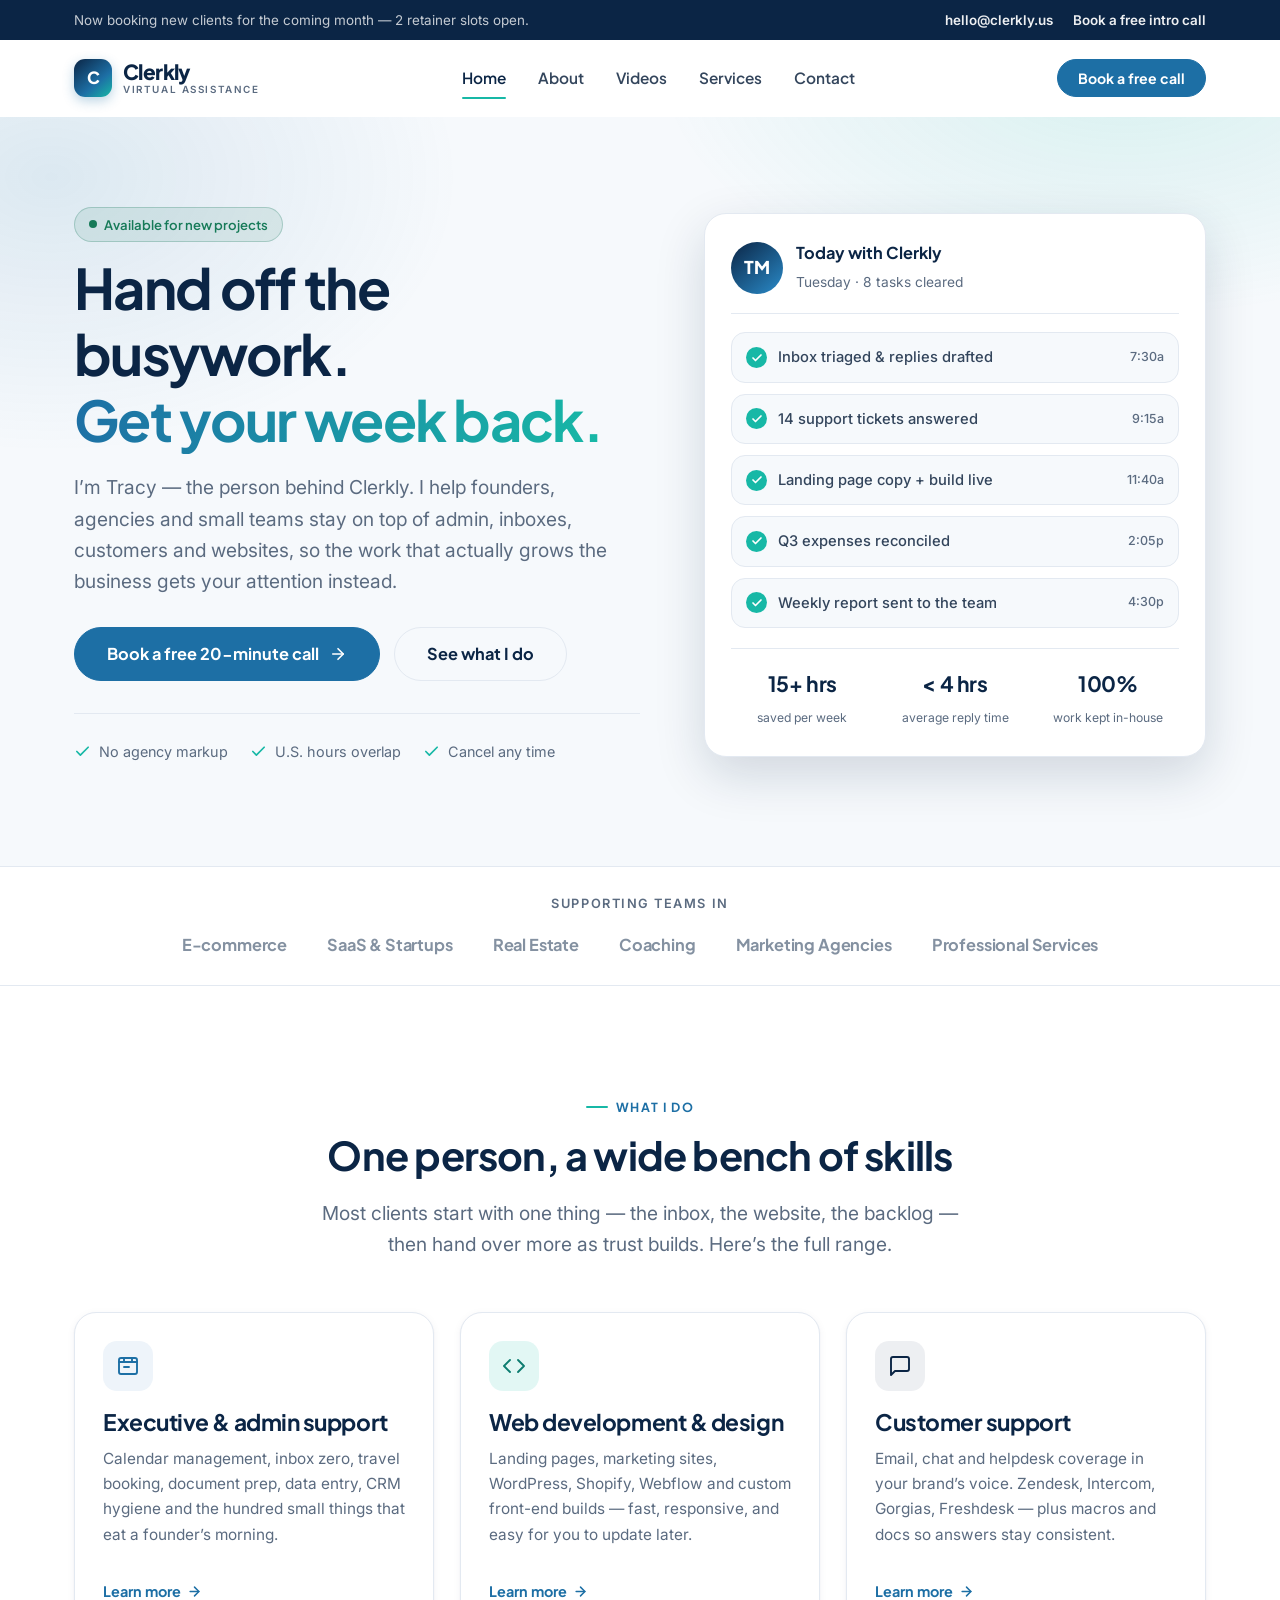
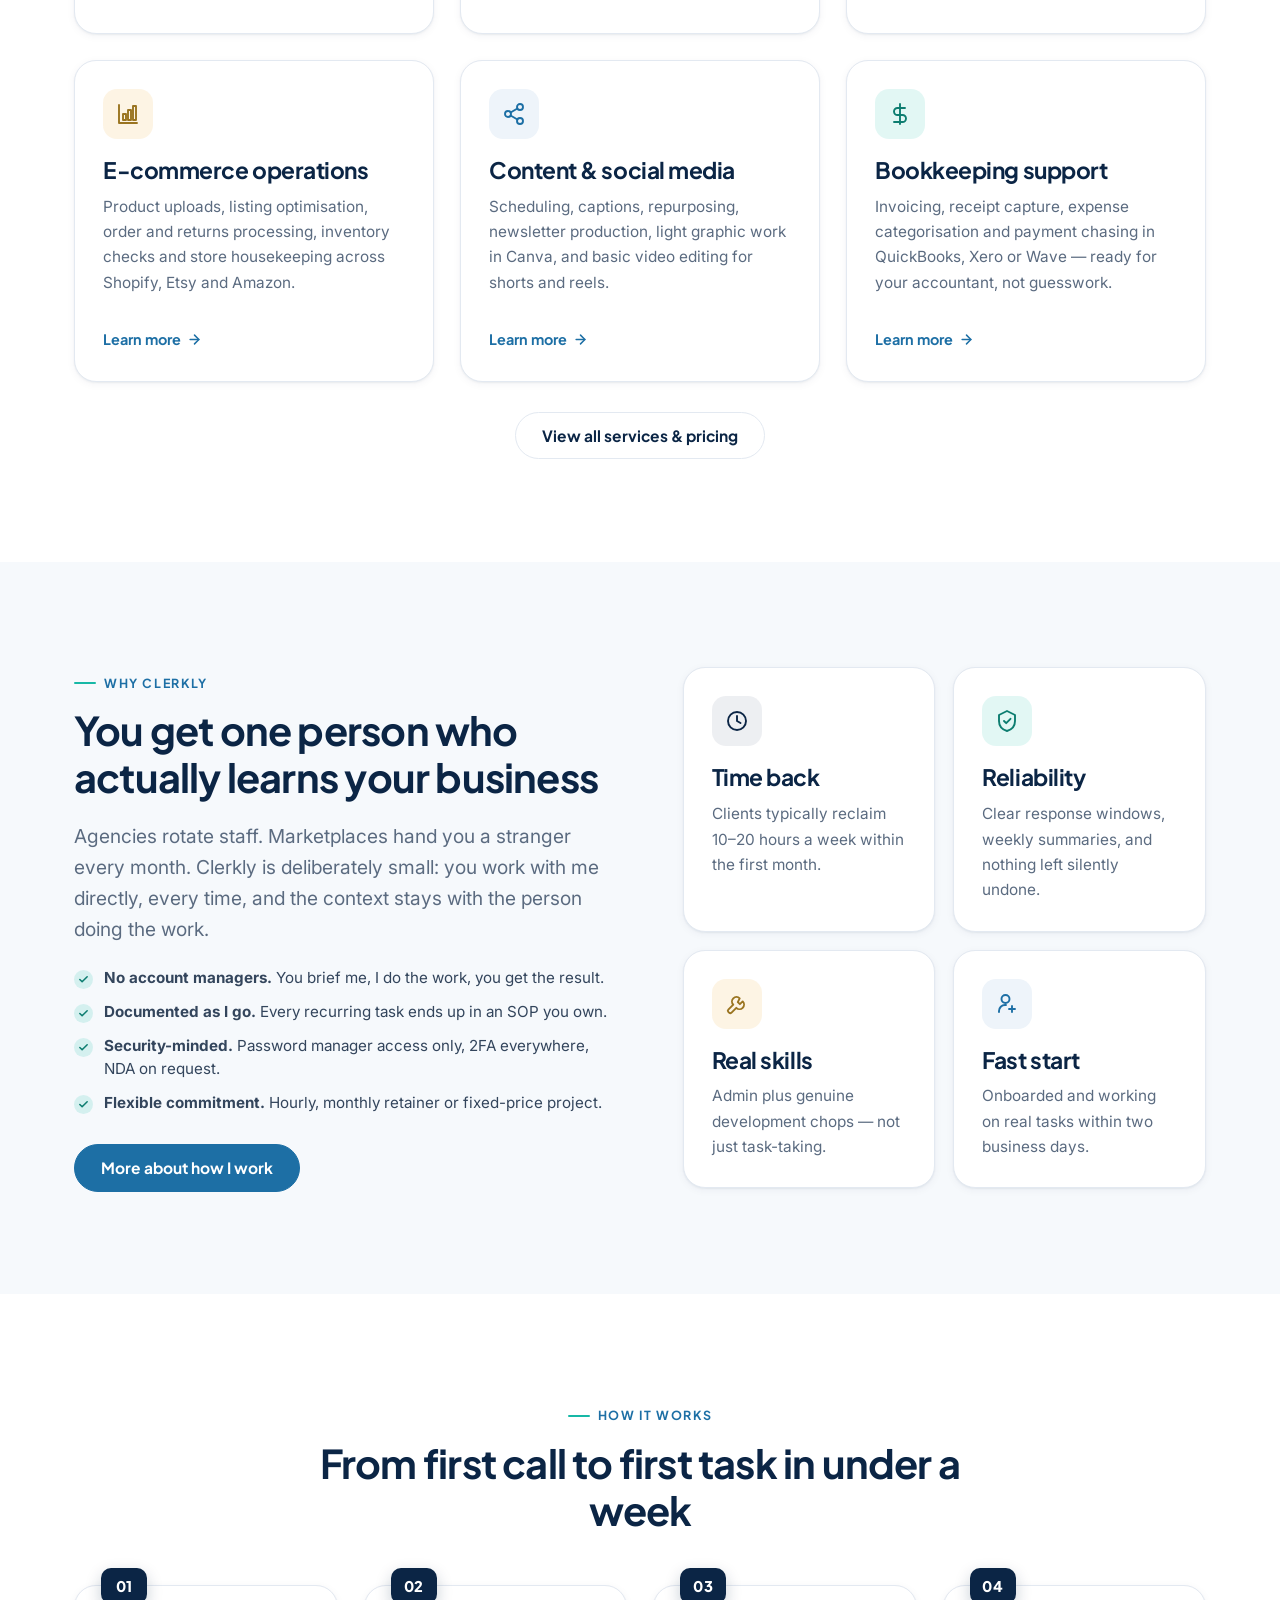
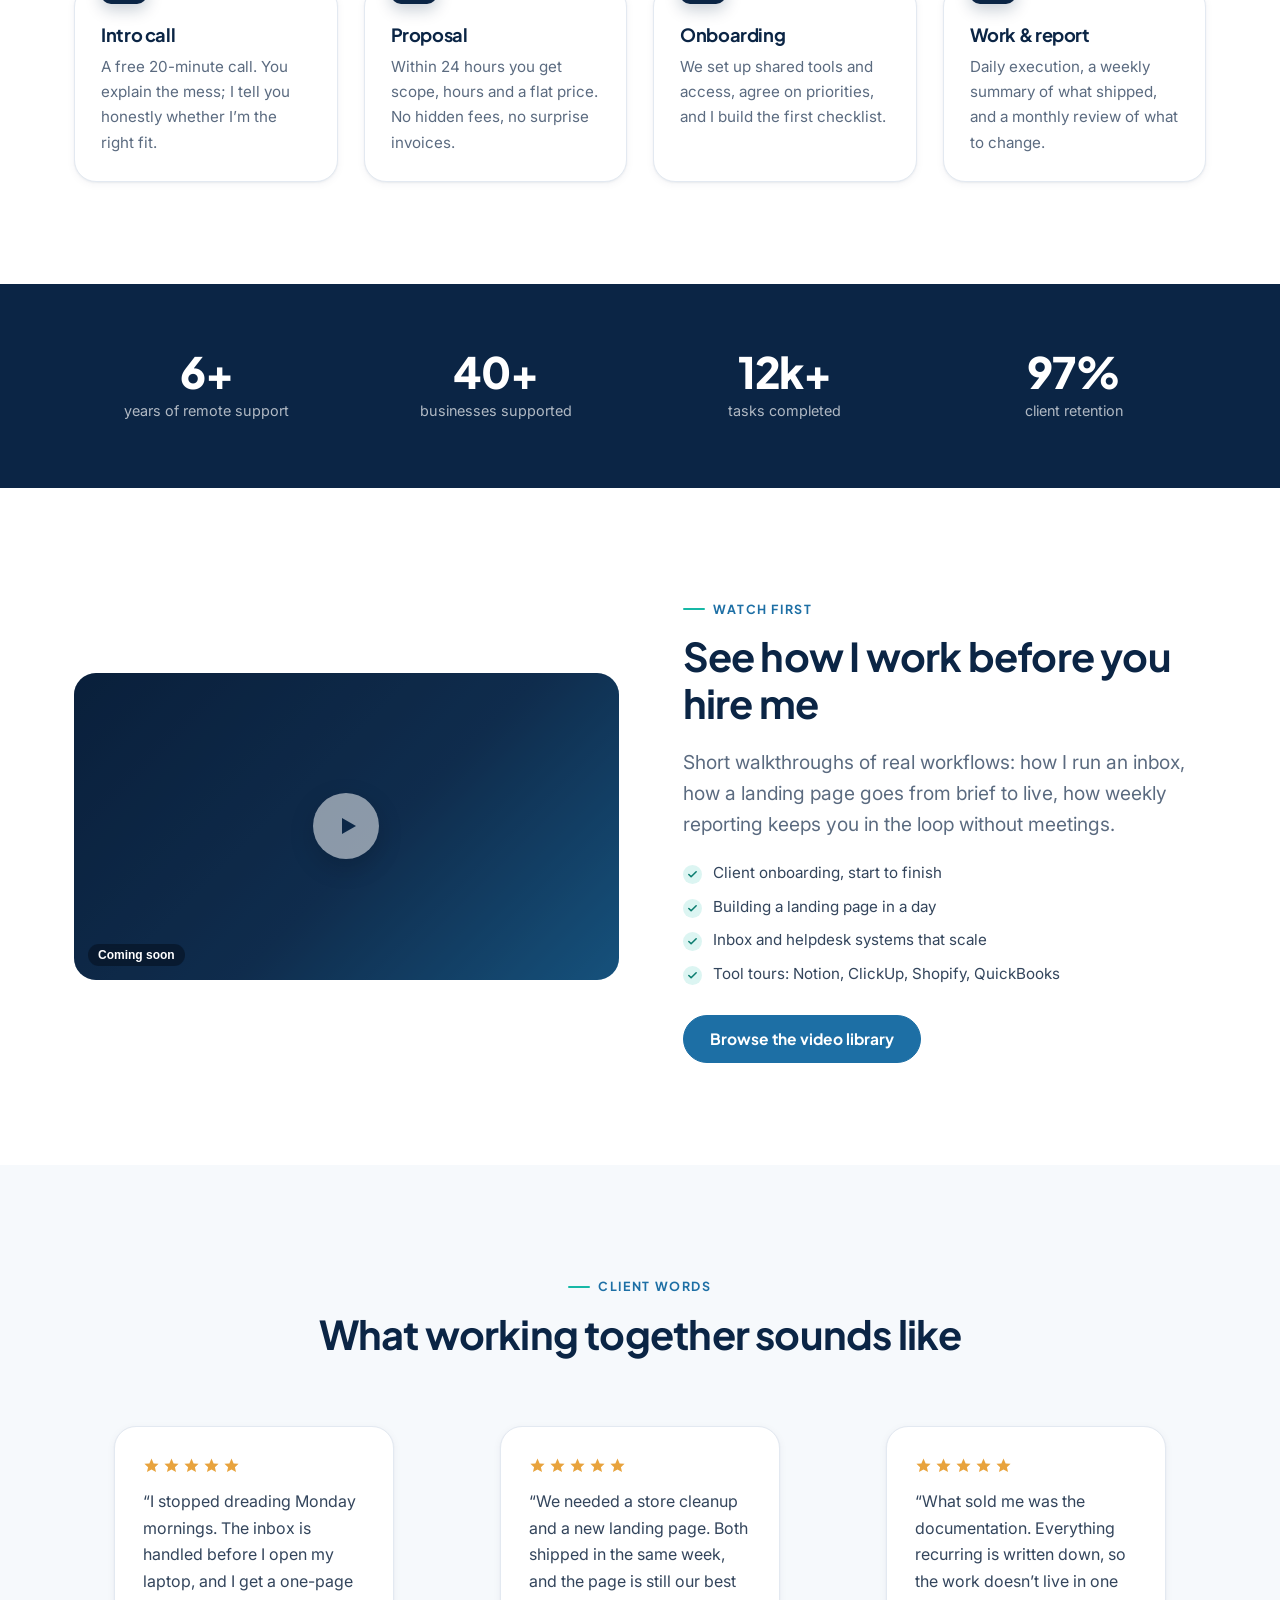
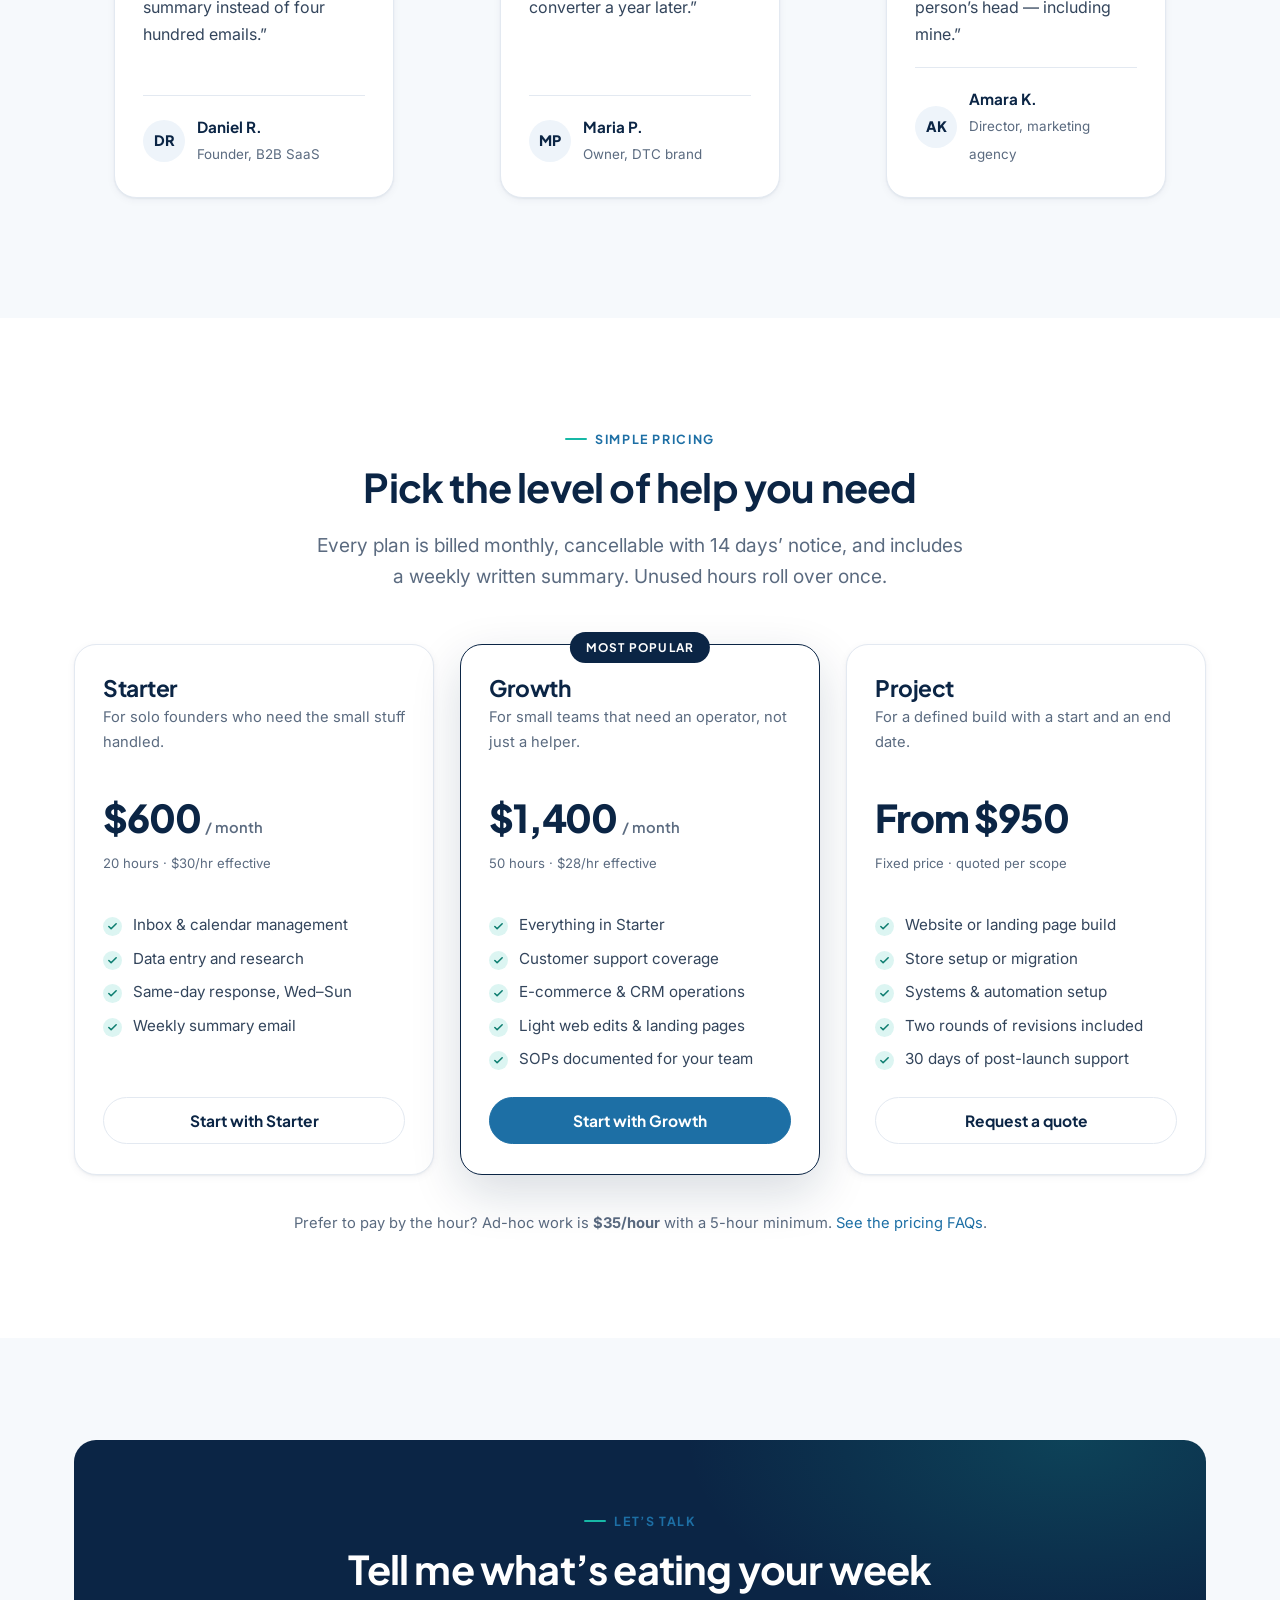
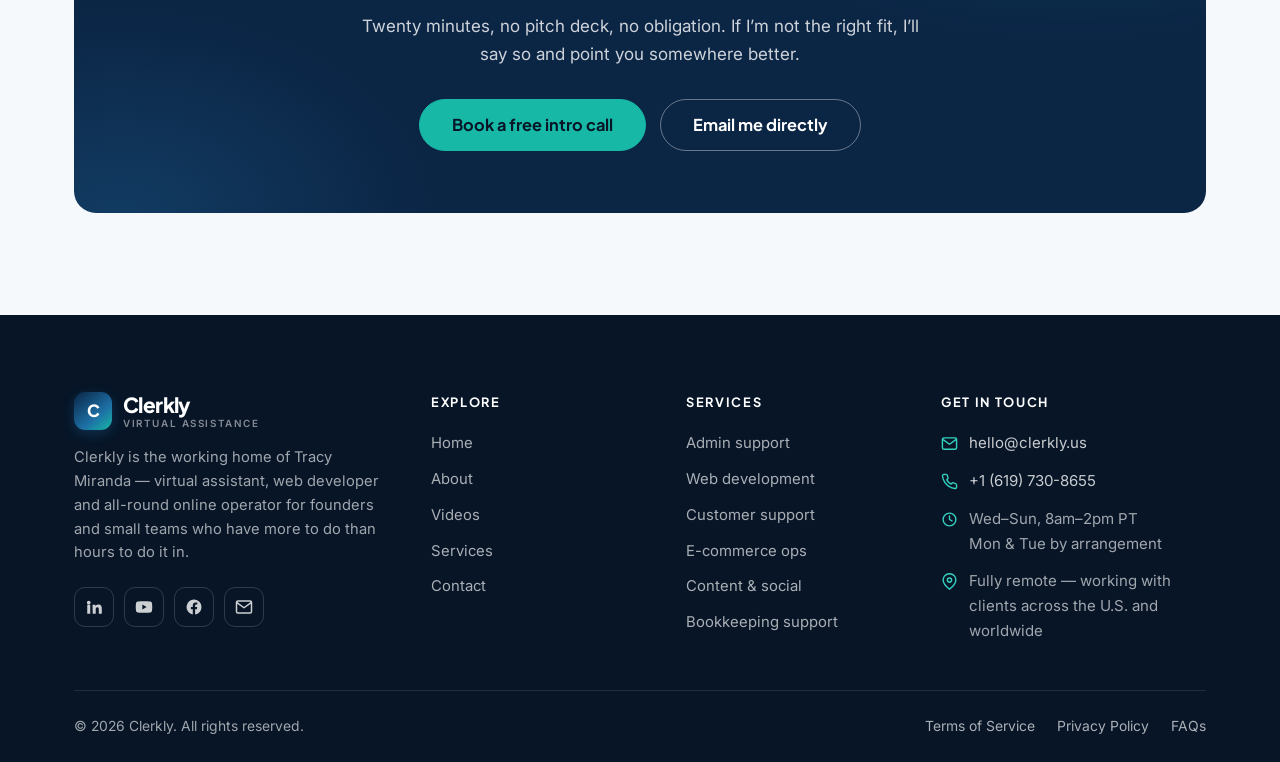
==== commit 03c7b6ad: "i updated the contact info and some minor updates" ====
--- a/index.html
+++ b/index.html
@@ -530,12 +530,12 @@
         <div class="price-card reveal">
           <h3>Starter</h3>
           <p class="price-card__desc">For solo founders who need the small stuff handled.</p>
-          <div class="price-card__price"><b>$480</b><span>/ month</span></div>
-          <p class="price-card__note">20 hours &middot; $24/hr effective</p>
+          <div class="price-card__price"><b>$600</b><span>/ month</span></div>
+          <p class="price-card__note">20 hours &middot; $30/hr effective</p>
           <ul class="tick-list">
             <li>Inbox &amp; calendar management</li>
             <li>Data entry and research</li>
-            <li>Same-day response, Mon&ndash;Fri</li>
+            <li>Same-day response, Wed&ndash;Sun</li>
             <li>Weekly summary email</li>
           </ul>
           <a class="btn btn--ghost btn--block" href="contact.html?plan=starter">Start with Starter</a>
@@ -545,8 +545,8 @@
           <span class="price-card__tag">Most popular</span>
           <h3>Growth</h3>
           <p class="price-card__desc">For small teams that need an operator, not just a helper.</p>
-          <div class="price-card__price"><b>$1,120</b><span>/ month</span></div>
-          <p class="price-card__note">50 hours &middot; $22.40/hr effective</p>
+          <div class="price-card__price"><b>$1,400</b><span>/ month</span></div>
+          <p class="price-card__note">50 hours &middot; $28/hr effective</p>
           <ul class="tick-list">
             <li>Everything in Starter</li>
             <li>Customer support coverage</li>
@@ -560,7 +560,7 @@
         <div class="price-card reveal">
           <h3>Project</h3>
           <p class="price-card__desc">For a defined build with a start and an end date.</p>
-          <div class="price-card__price"><b>From $750</b></div>
+          <div class="price-card__price"><b>From $950</b></div>
           <p class="price-card__note">Fixed price &middot; quoted per scope</p>
           <ul class="tick-list">
             <li>Website or landing page build</li>
@@ -574,7 +574,7 @@
       </div>
 
       <p class="text-center mt-3" style="font-size:.92rem;color:var(--muted)">
-        Prefer to pay by the hour? Ad-hoc work is <strong>$28/hour</strong> with a 5-hour minimum.
+        Prefer to pay by the hour? Ad-hoc work is <strong>$35/hour</strong> with a 5-hour minimum.
         <a href="faqs.html">See the pricing FAQs</a>.
       </p>
     </div>
@@ -662,11 +662,11 @@
           </li>
           <li>
             <svg viewBox="0 0 24 24" fill="none" stroke="currentColor" stroke-width="2" stroke-linecap="round" stroke-linejoin="round" aria-hidden="true"><path d="M22 16.9v3a2 2 0 0 1-2.2 2 19.8 19.8 0 0 1-8.6-3.1 19.5 19.5 0 0 1-6-6A19.8 19.8 0 0 1 2.1 4.2 2 2 0 0 1 4.1 2h3a2 2 0 0 1 2 1.7c.12.9.35 1.8.67 2.6a2 2 0 0 1-.45 2.1L8.1 9.6a16 16 0 0 0 6 6l1.2-1.2a2 2 0 0 1 2.1-.45c.84.32 1.7.55 2.6.67a2 2 0 0 1 1.7 2z"/></svg>
-            <a href="tel:+15550101234">+1 (555) 010-1234</a>
+            <a href="tel:+16197308655">+1 (619) 730-8655</a>
           </li>
           <li>
             <svg viewBox="0 0 24 24" fill="none" stroke="currentColor" stroke-width="2" stroke-linecap="round" stroke-linejoin="round" aria-hidden="true"><circle cx="12" cy="12" r="9"/><polyline points="12 7 12 12 15.5 14"/></svg>
-            <span>Mon&ndash;Fri, 9:00&ndash;18:00 ET<br>Weekend cover by arrangement</span>
+            <span>Wed&ndash;Sun, 8am&ndash;2pm PT<br>Mon &amp; Tue by arrangement</span>
           </li>
           <li>
             <svg viewBox="0 0 24 24" fill="none" stroke="currentColor" stroke-width="2" stroke-linecap="round" stroke-linejoin="round" aria-hidden="true"><path d="M21 10c0 6-9 13-9 13S3 16 3 10a9 9 0 1 1 18 0z"/><circle cx="12" cy="10" r="3"/></svg>
--- a/assets/css/styles.css
+++ b/assets/css/styles.css
@@ -1541,22 +1541,46 @@
   .nav__toggle { display: grid; }
   .nav__actions .btn { display: none; }
 
+  /* The header must NOT create a containing block for the fixed drawer.
+     backdrop-filter does exactly that, which would trap the menu inside the
+     header's ~77px box and force the links into a scroll area. Solid
+     background on small screens instead. */
+  .site-header {
+    background: #fff;
+    backdrop-filter: none;
+    -webkit-backdrop-filter: none;
+  }
+
+  /* Keep the hamburger (which becomes the X) painted above the open drawer.
+     The drawer is positioned, so without this it would cover the toggle. */
+  .nav__actions { position: relative; z-index: 2; }
+
   .nav__menu {
     position: fixed;
-    inset: 0 0 0 auto;
-    width: min(340px, 84vw);
+    top: 0;
+    right: 0;
+    /* dvh tracks the shrinking viewport when mobile browser chrome hides */
+    height: 100vh;
+    height: 100dvh;
+    width: min(340px, 86vw);
     flex-direction: column;
     align-items: stretch;
     justify-content: flex-start;
-    gap: 4px;
+    gap: 0;
     background: #fff;
-    padding: 96px 22px 32px;
+    /* --header-h is measured at open time, so the first link always clears
+       the header whether or not the top bar has scrolled away */
+    padding-block: calc(var(--header-h, 117px) + 10px) max(22px, env(safe-area-inset-bottom));
+    padding-inline: 20px;
     box-shadow: -12px 0 40px rgba(11, 37, 69, .16);
     transform: translateX(100%);
     /* hidden until opened, so off-canvas links are not tabbable */
     visibility: hidden;
     transition: transform .3s var(--ease), visibility 0s linear .3s;
+    /* safety net for very short (landscape) screens only - the menu is sized
+       to fit without scrolling on any normal phone */
     overflow-y: auto;
+    overscroll-behavior: contain;
   }
   .nav__menu.is-open {
     transform: translateX(0);
@@ -1564,15 +1588,15 @@
     transition-delay: 0s;
   }
   .nav__link {
-    padding: 14px 16px;
-    font-size: 1.05rem;
+    padding: 13px 14px;
+    font-size: 1rem;
     border-bottom: 1px solid var(--line);
     border-radius: 0;
   }
   .nav__link.is-active::after { display: none; }
   .nav__link.is-active { color: var(--blue-600); }
   .nav__cta { display: block; border-bottom: 0; }
-  .nav__menu .btn { margin-top: 22px; display: flex; }
+  .nav__menu .btn { margin-top: 18px; display: flex; }
 
   .nav-backdrop {
     position: fixed;
